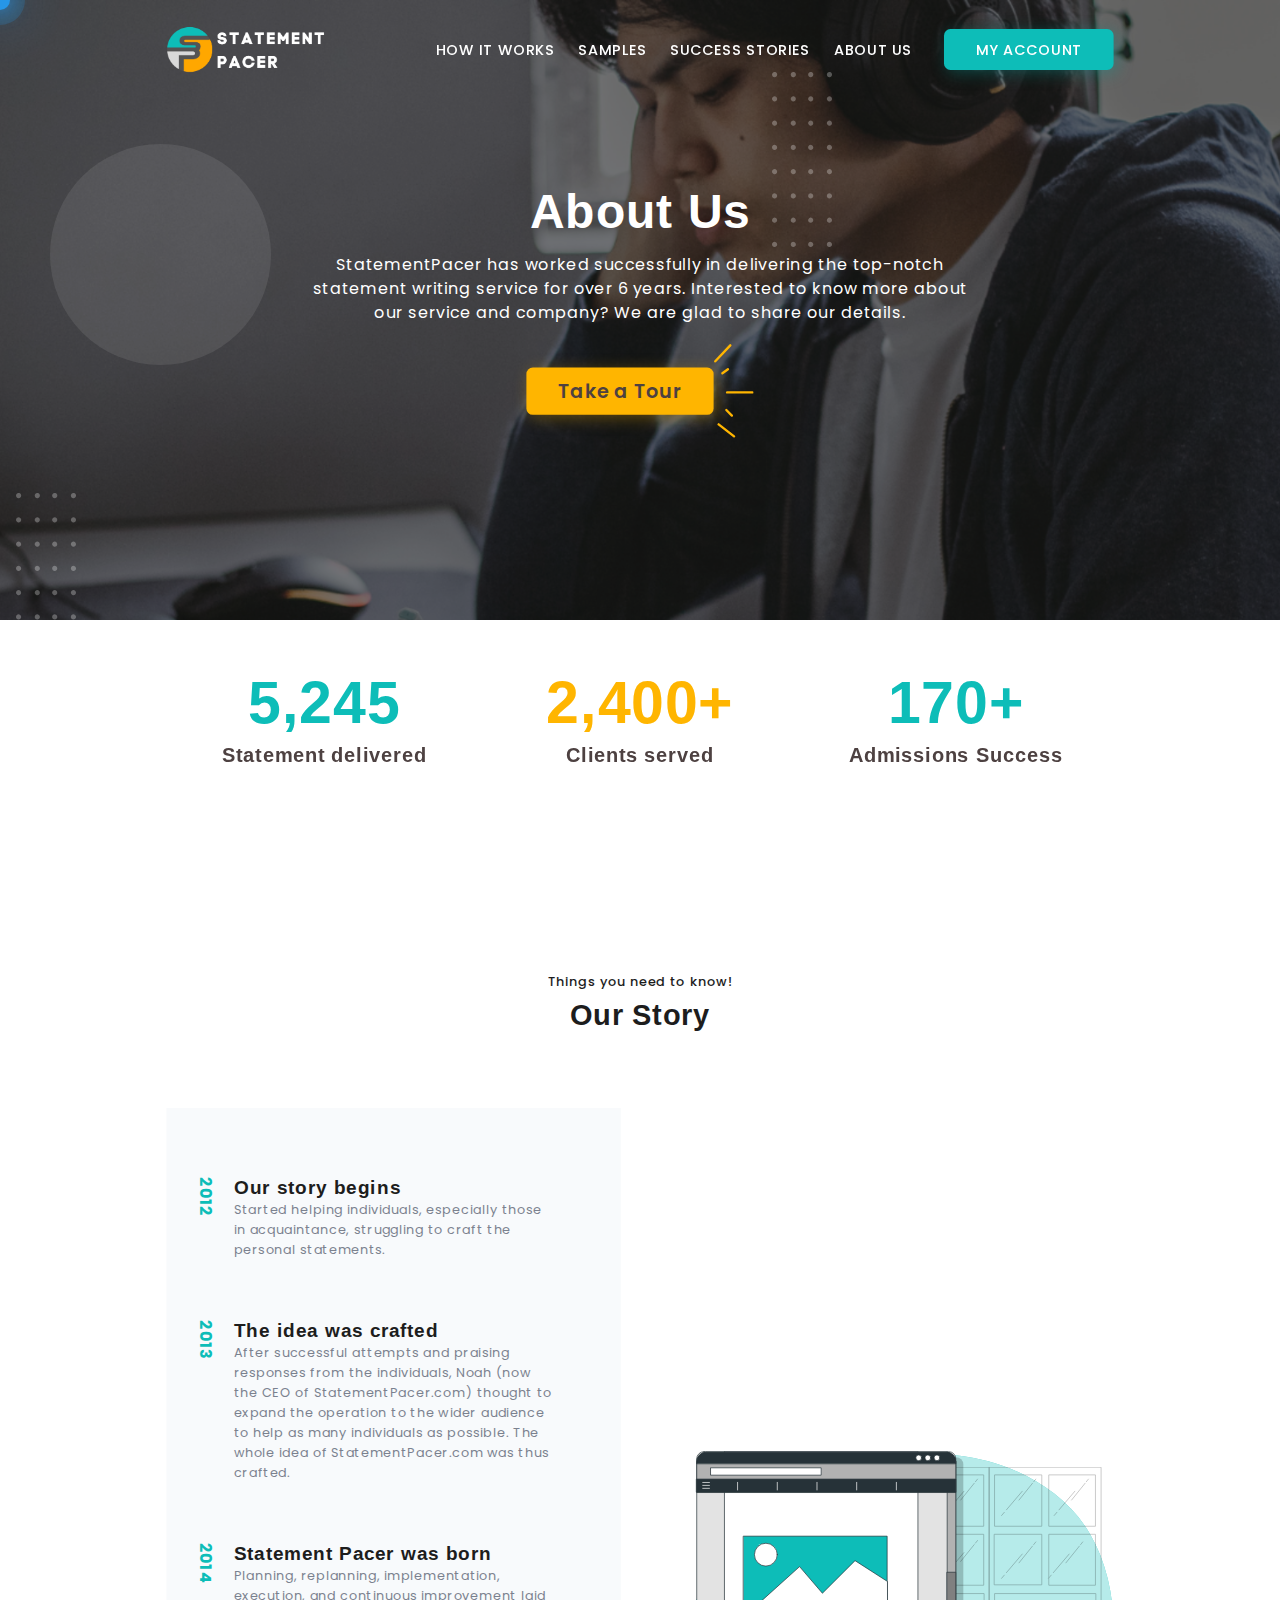
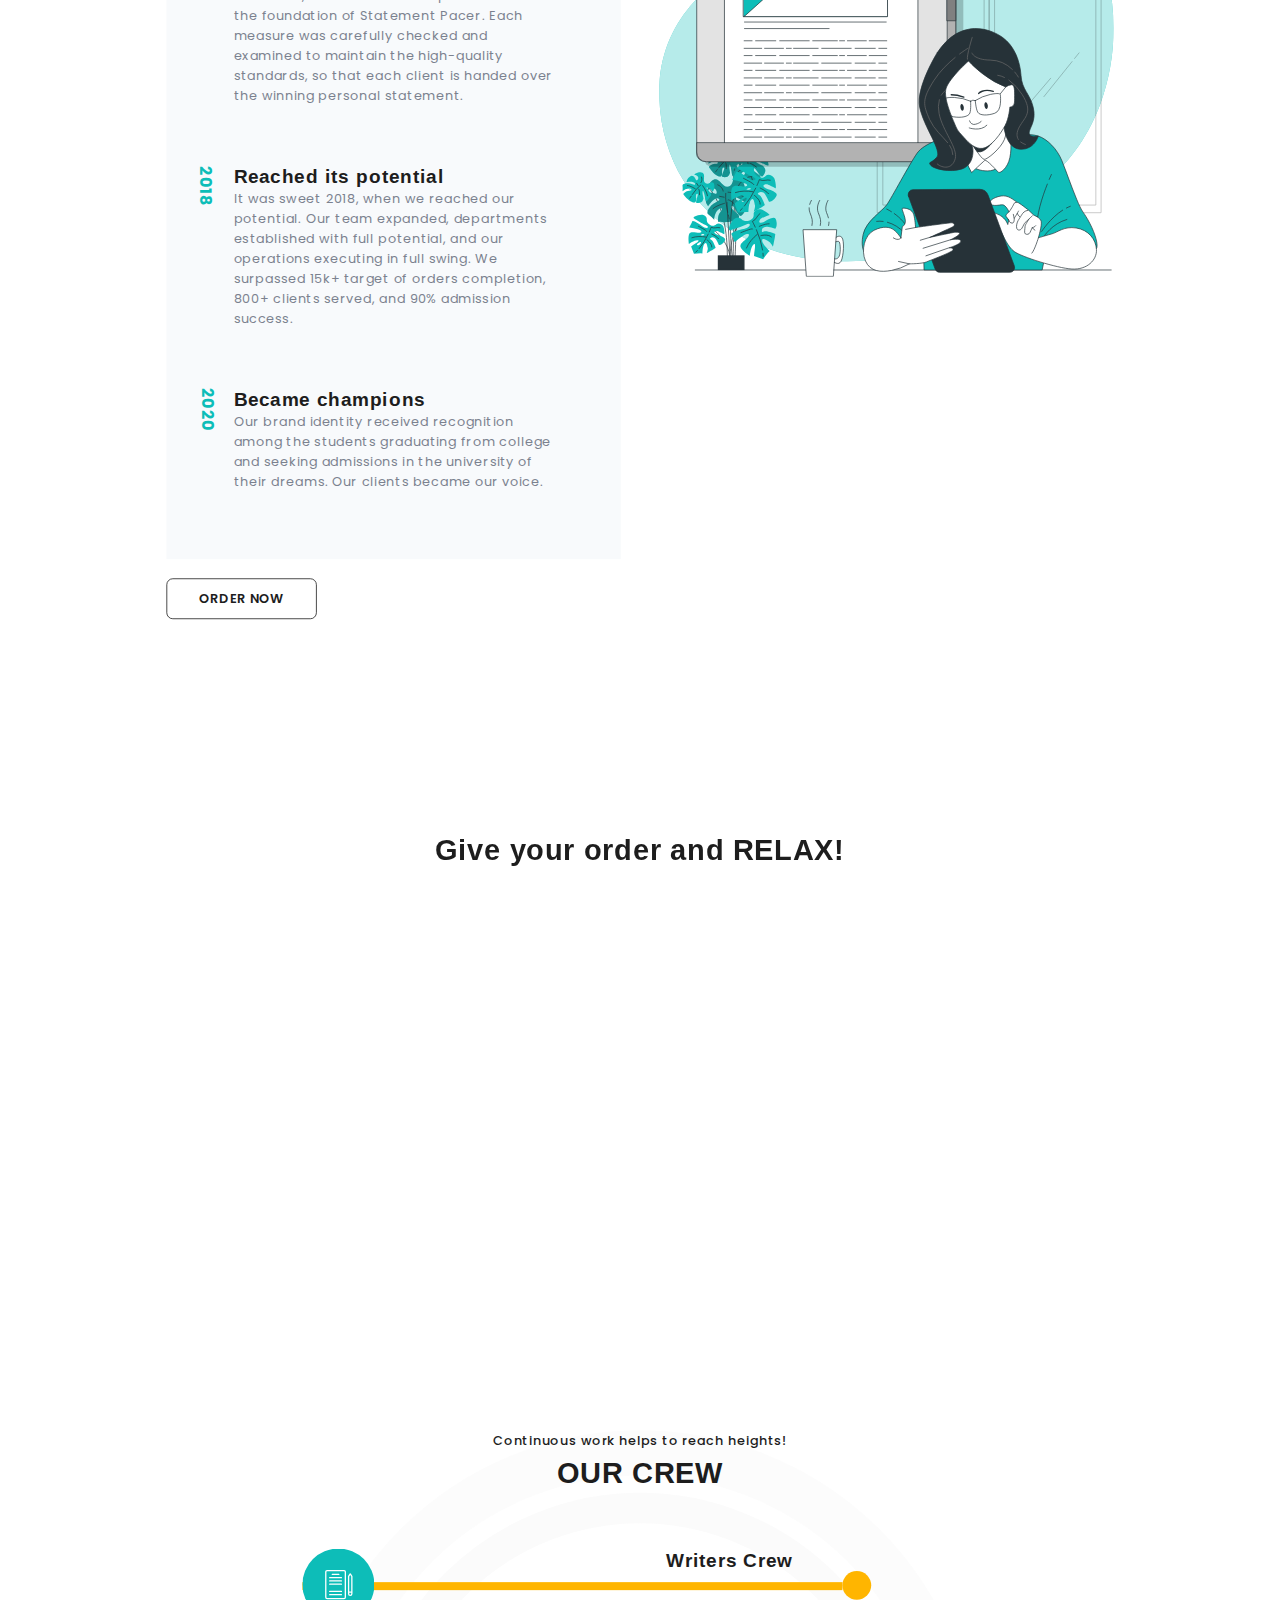
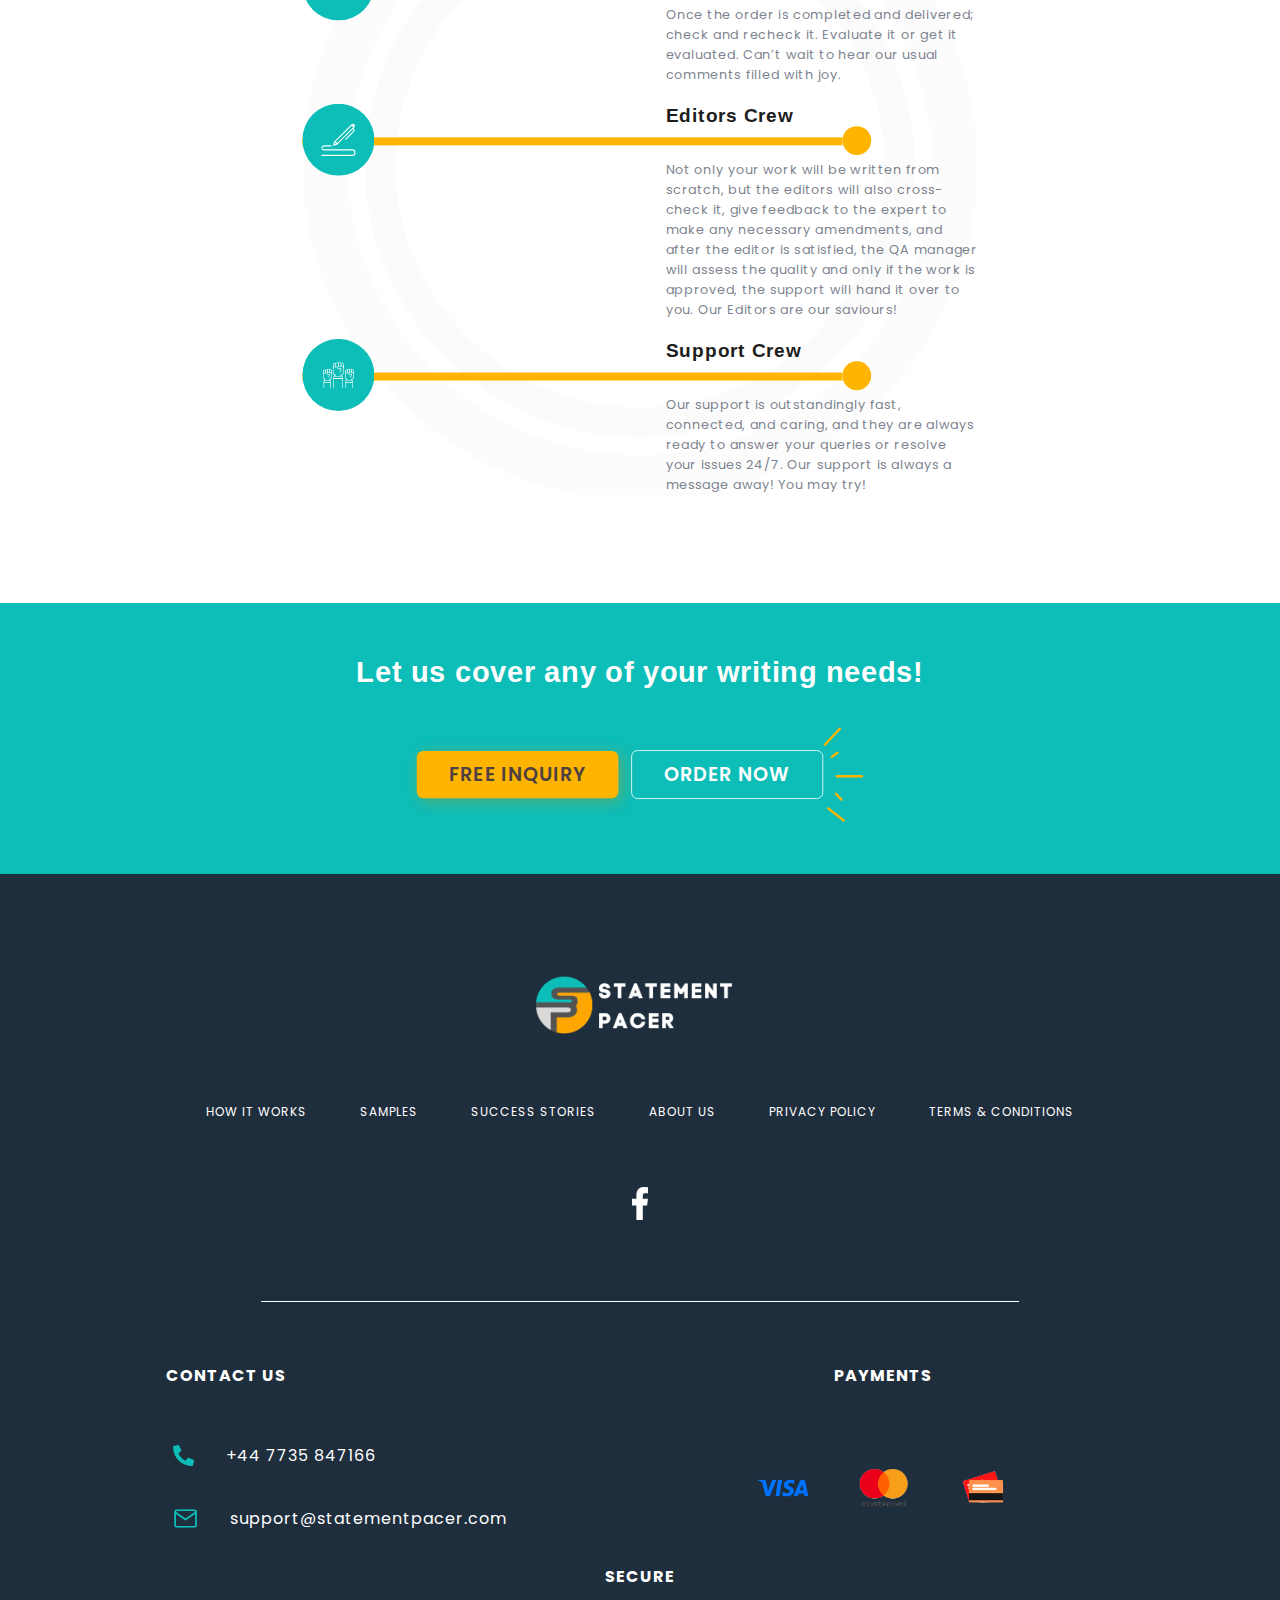
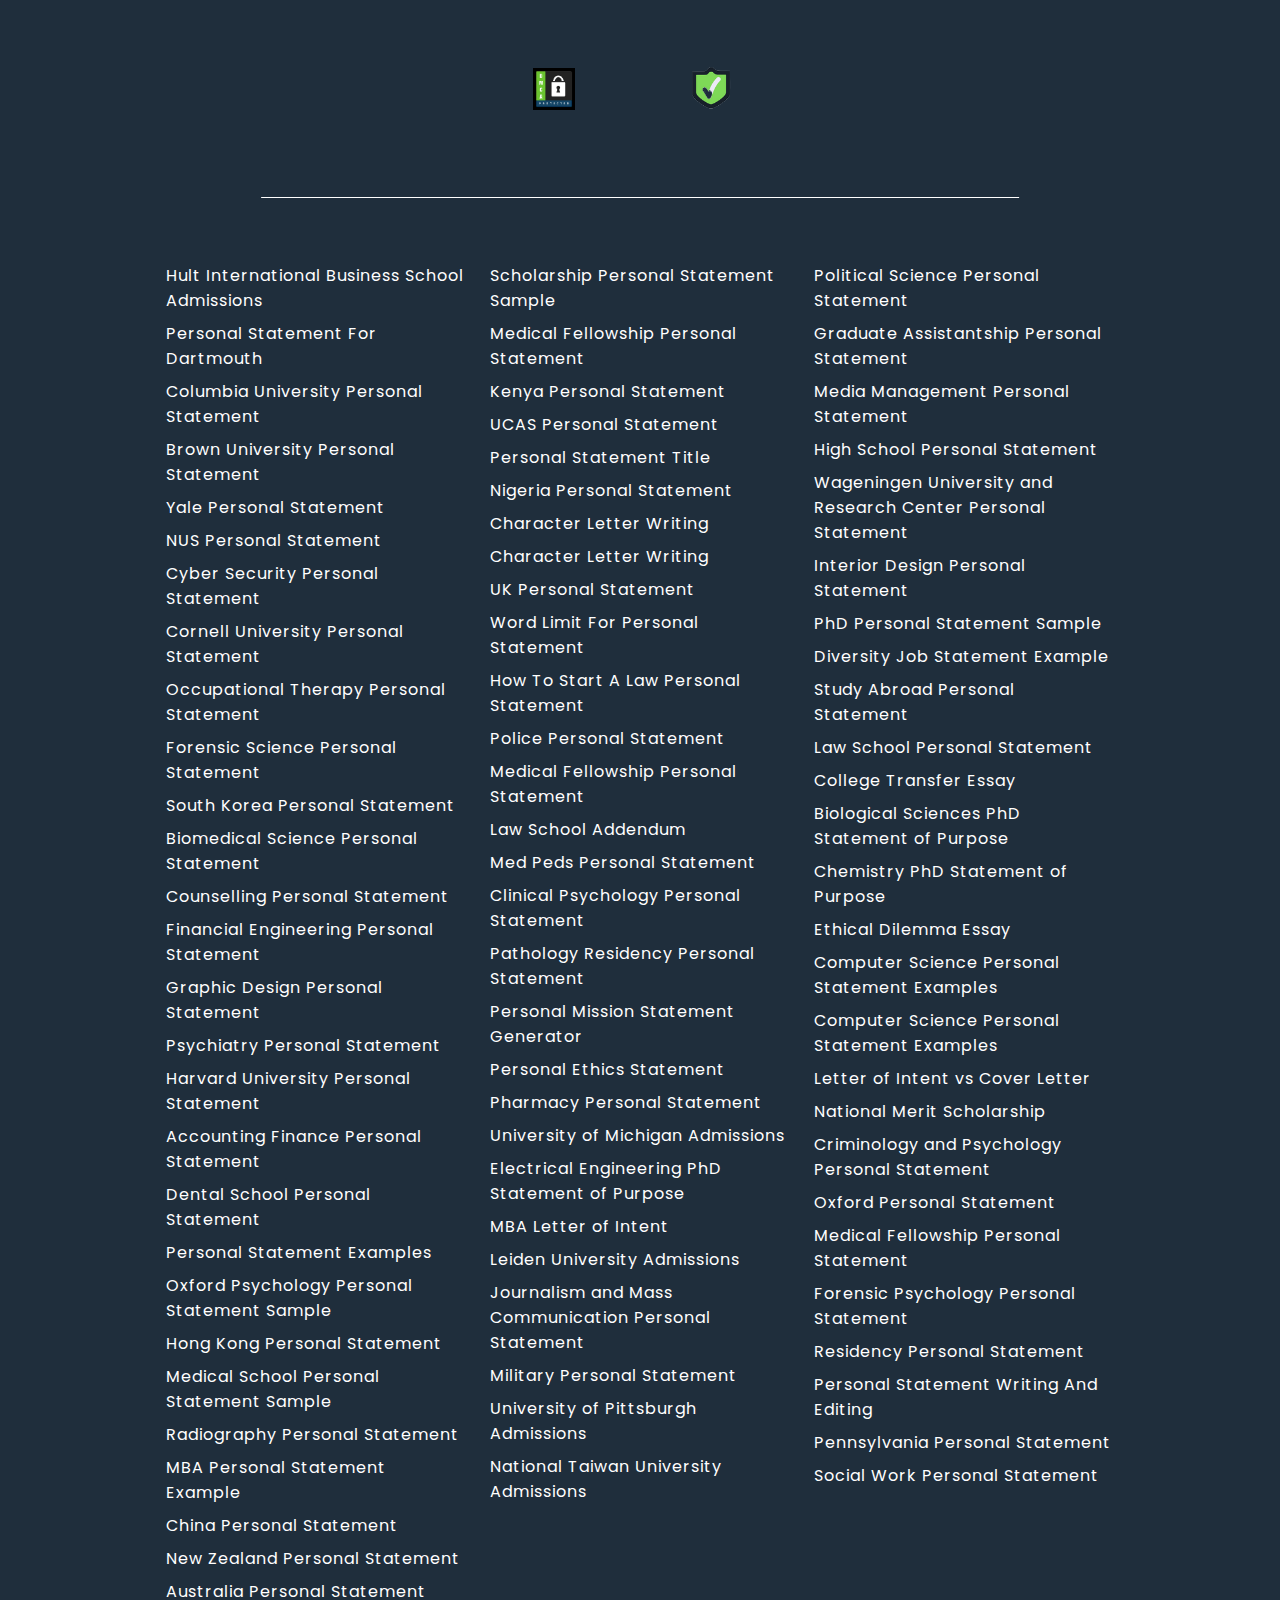
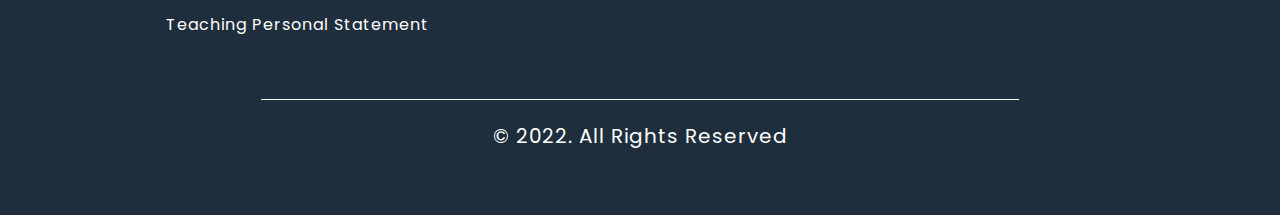
==== about-us.html @ a9765763 "adds messanger and whatsapp widget" ====
<!DOCTYPE html>
<html lang="en">
  <head>
    <meta charset="UTF-8" />
    <meta http-equiv="X-UA-Compatible" content="IE=edge" />
    <meta name="viewport" content="width=device-width, initial-scale=1.0" />

    <link rel="stylesheet" href="./assets/css/aos.css" />

    <link
      rel="shortcut icon"
      href="./assets/img/favicon.png"
      type="image/x-icon"
    />

    <link rel="stylesheet" href="./assets/css/bootstrap-grid.min.css" />
    <link rel="stylesheet" href="./assets/css/bootstrap-utilities.css" />
    <link rel="stylesheet" href="./assets/css/animate.min.css" />
    <link rel="stylesheet" href="./assets/css/swiper-bundle.min.css" />
    <link rel="stylesheet" href="./assets/css/styles.css" />

    <title>About Us | StatementPacer.com</title>

    <!-- Google Tag Manager -->
    <script>
      (function (w, d, s, l, i) {
        w[l] = w[l] || [];
        w[l].push({ "gtm.start": new Date().getTime(), event: "gtm.js" });
        var f = d.getElementsByTagName(s)[0],
          j = d.createElement(s),
          dl = l != "dataLayer" ? "&l=" + l : "";
        j.async = true;
        j.src = "https://www.googletagmanager.com/gtm.js?id=" + i + dl;
        f.parentNode.insertBefore(j, f);
      })(window, document, "script", "dataLayer", "GTM-W23NNVL");
    </script>
    <!-- End Google Tag Manager -->
  </head>
  <body>
    <!-- Google Tag Manager (noscript) -->
    <noscript
      ><iframe
        src="https://www.googletagmanager.com/ns.html?id=GTM-W23NNVL"
        height="0"
        width="0"
        style="display: none; visibility: hidden"
      ></iframe
    ></noscript>
    <!-- End Google Tag Manager (noscript) -->
    <!-- <div id="preloader">
      <div id="loader"></div>
    </div> -->
    <div class="cursor"></div>

    <nav id="navbar">
      <div class="page-container">
        <div class="d-flex justify-content-between">
          <a href="./index.html" class="logo">
            <img src="./assets/img/logo.png" alt="logo" />
            <img class="inverted" src="./assets/img/logo-dark.png" alt="logo" />
          </a>
          <div class="nav">
            <a href="./how-it-works.html">HOW IT WORKS</a>
            <a href="./samples.html">SAMPLES</a>
            <a href="./success-stories.html">SUCCESS STORIES</a>
            <a href="./about-us.html">ABOUT US</a>
            <a class="btn btn-primary" href="#">MY ACCOUNT</a>
          </div>
          <input
            class="menu-icon sm-hide"
            type="checkbox"
            id="menu-icon"
            name="menu-icon"
          />
          <label for="menu-icon" class="sm-hide"></label>
          <nav class="sm-nav sm-hide">
            <ul class="pt-5">
              <li><a href="./how-it-works.html">HOW IT WORKS</a></li>
              <li><a href="./samples.html">SAMPLES</a></li>
              <li><a href="./success-stories.html">SUCCESS STORIES</a></li>
              <li><a href="./about-us.html">ABOUT US</a></li>
              <li><a href="#">MY ACCOUNT</a></li>
            </ul>
          </nav>
        </div>
      </div>
    </nav>

    <main id="main">
      <section id="hero-min">
        <div class="dark-bg"></div>
        <img
          src="./assets/vectors/bg-hero-circle.svg"
          class="circle"
          alt="circle"
        />
        <img
          src="./assets/vectors/bg-hero-dots.svg"
          class="dots dots-1"
          alt="dots-1"
        />
        <img
          src="./assets/vectors/bg-hero-dots.svg"
          class="dots dots-2"
          alt="dots-2"
        />

        <div class="page-container">
          <div class="text">
            <h1>About Us</h1>

            <p>
              StatementPacer has worked successfully in delivering the top-notch
              statement writing service for over 6 years. Interested to know
              more about our service and company? We are glad to share our
              details.
            </p>

            <div class="d-flex align-items-center justify-content-center mt-4">
              <a href="./index.html#guarentees" class="btn btn-accent"
                >Take a Tour</a
              >
              <img src="./assets/vectors/order-btn-right.svg" alt="" />
            </div>
          </div>
        </div>
      </section>

      <section id="features">
        <div class="cards">
          <div class="page-container">
            <div class="container-fluid">
              <div class="row">
                <div class="col-sm-4 my-3 my-sm-0">
                  <div class="card" data-aos="fade-up" data-aos-delay="200">
                    <h2 class="text-blue">5,245</h2>
                    <h3 class="text-dark-1">Statement delivered</h3>
                  </div>
                </div>
                <div class="col-sm-4 my-3 my-sm-0">
                  <div class="card" data-aos="fade-up" data-aos-delay="300">
                    <h2 class="text-orange">2,400+</h2>
                    <h3 class="text-dark-1">Clients served</h3>
                  </div>
                </div>
                <div class="col-sm-4 my-3 my-sm-0">
                  <div class="card" data-aos="fade-up" data-aos-delay="400">
                    <h2 class="text-blue">170+</h2>
                    <h3 class="text-dark-1">Admissions Success</h3>
                  </div>
                </div>
              </div>
            </div>
          </div>
        </div>
      </section>

      <section id="our-story">
        <div class="page-container">
          <div class="text-center">
            <div class="title-sm">Things you need to know!</div>

            <h2>Our Story</h2>
          </div>

          <div class="container-fluid px-0 mt-5 pt-5">
            <div class="row gx-lg-5 flex-lg-row flex-column-reverse">
              <div class="col-lg-6">
                <div class="story-main">
                  <div class="story-item">
                    <div class="year">2012</div>
                    <div>
                      <h3>Our story begins</h3>
                      <p class="text-light-1 op-70">
                        Started helping individuals, especially those in
                        acquaintance, struggling to craft the personal
                        statements.
                      </p>
                    </div>
                  </div>
                  <div class="story-item">
                    <div class="year">2013</div>
                    <div>
                      <h3>The idea was crafted</h3>
                      <p class="text-light-1 op-70">
                        After successful attempts and praising responses from
                        the individuals, Noah (now the CEO of
                        StatementPacer.com) thought to expand the operation to
                        the wider audience to help as many individuals as
                        possible. The whole idea of StatementPacer.com was thus
                        crafted.
                      </p>
                    </div>
                  </div>
                  <div class="story-item">
                    <div class="year">2014</div>
                    <div>
                      <h3>Statement Pacer was born</h3>
                      <p class="text-light-1 op-70">
                        Planning, replanning, implementation, execution, and
                        continuous improvement laid the foundation of Statement
                        Pacer. Each measure was carefully checked and examined
                        to maintain the high-quality standards, so that each
                        client is handed over the winning personal statement.
                      </p>
                    </div>
                  </div>
                  <div class="story-item">
                    <div class="year">2018</div>
                    <div>
                      <h3>Reached its potential</h3>
                      <p class="text-light-1 op-70">
                        It was sweet 2018, when we reached our potential. Our
                        team expanded, departments established with full
                        potential, and our operations executing in full swing.
                        We surpassed 15k+ target of orders completion, 800+
                        clients served, and 90% admission success.
                      </p>
                    </div>
                  </div>
                  <div class="story-item">
                    <div class="year">2020</div>
                    <div>
                      <h3>Became champions</h3>
                      <p class="text-light-1 op-70">
                        Our brand identity received recognition among the
                        students graduating from college and seeking admissions
                        in the university of their dreams. Our clients became
                        our voice.
                      </p>
                    </div>
                  </div>
                </div>

                <div class="mt-4">
                  <button class="btn btn-transparent-dark">ORDER NOW</button>
                </div>
              </div>
              <div class="col-lg-6">
                <div class="h-100 d-flex align-items-center">
                  <img
                    class="w-100 section-img"
                    src="./assets/vectors/our-story-right.svg"
                    alt="our-story-right"
                  />
                </div>
              </div>
            </div>
          </div>
        </div>
      </section>

      <section id="relax">
        <div class="page-container">
          <div class="text-center">
            <h2>Give your order and RELAX!</h2>
          </div>

          <div class="primary-cards" data-aos="fade">
            <img
              class="card-bg left"
              src="./assets/vectors/bg-cards-left.svg"
              alt="cards-left"
            />
            <img
              class="card-bg right"
              src="./assets/vectors/bg-cards-right.svg"
              alt="cards-right"
            />
            <div class="container-fluid px-0">
              <div class="row gy-4">
                <div class="col-lg-4 col-sm-6">
                  <div class="card">
                    <img src="./assets/img/decide.png" alt="decide" />

                    <h3>Decide</h3>

                    <p>
                      Decide your plans, share with us, and place your
                      customized order by providing all the necessary details
                      via our carefully crafted user-friendly order form.
                    </p>
                  </div>
                </div>
                <div class="col-lg-4 col-sm-6">
                  <div class="card">
                    <img src="./assets/img/plan.png" alt="plan" />

                    <h3>Plan</h3>

                    <p>
                      After your order is placed, sit back, relax, and let the
                      support assign the super expert to dispose of all your
                      requirements beyond your expectations and keep track of
                      the progress.
                    </p>
                  </div>
                </div>
                <div class="col-lg-4 col-sm-6">
                  <div class="card">
                    <img src="./assets/img/evaluate.png" alt="evaluate" />

                    <h3>Evaluate</h3>

                    <p>
                      Once the order is completed and delivered; check and
                      recheck it. Evaluate it or get it evaluated. Can’t wait to
                      hear our usual comments filled with joy.
                    </p>
                  </div>
                </div>
              </div>
            </div>
          </div>
        </div>
      </section>

      <section id="crew">
        <div class="page-container">
          <div class="crew-container">
            <div class="text-center">
              <div class="title-sm">
                Continuous work helps to reach heights!
              </div>
              <h2>OUR CREW</h2>
            </div>

            <div class="crew-main">
              <div class="crew-item">
                <div class="img">
                  <img src="./assets/vectors/crew-1.svg" alt="writers" />
                </div>

                <div class="text">
                  <h3>Writers Crew</h3>
                  <p class="text-light-dim">
                    Once the order is completed and delivered; check and recheck
                    it. Evaluate it or get it evaluated. Can’t wait to hear our
                    usual comments filled with joy.
                  </p>
                </div>
              </div>
              <div class="crew-item">
                <div class="img">
                  <img src="./assets/vectors/crew-2.svg" alt="editors" />
                </div>

                <div class="text">
                  <h3>Editors Crew</h3>
                  <p class="text-light-dim">
                    Not only your work will be written from scratch, but the
                    editors will also cross-check it, give feedback to the
                    expert to make any necessary amendments, and after the
                    editor is satisfied, the QA manager will assess the quality
                    and only if the work is approved, the support will hand it
                    over to you. Our Editors are our saviours!
                  </p>
                </div>
              </div>
              <div class="crew-item">
                <div class="img">
                  <img src="./assets/vectors/crew-3.svg" alt="support" />
                </div>

                <div class="text">
                  <h3>Support Crew</h3>
                  <p class="text-light-dim">
                    Our support is outstandingly fast, connected, and caring,
                    and they are always ready to answer your queries or resolve
                    your issues 24/7. Our support is always a message away! You
                    may try!
                  </p>
                </div>
              </div>
            </div>
          </div>
        </div>
      </section>

      <!-- <section id="contact-form">
        <div class="page-container">
          <div class="container-fluid px-0">
            <div class="row gx-lg-5 gy-5">
              <div class="col-lg-6">
                <div class="form">
                  <div class="custom-form-control">
                    <input type="email" placeholder="Email*" />
                  </div>
                  <div class="custom-form-control">
                    <input type="text" placeholder="Subject" />
                  </div>
                  <div class="custom-form-control">
                    <textarea
                      name="message"
                      id="message"
                      cols="30"
                      rows="5"
                      placeholder="Message"
                    ></textarea>
                  </div>

                  <button class="btn btn-transparent-dark">Send Message</button>
                </div>
              </div>
              <div class="col-lg-6">
                <div class="title-sm text-blue">Contact Us</div>
                <h3>Don't hesitate to Contact us for any information</h3>
                <p class="text-light-dim mt-2">
                  Lorem ipsum dolor sit amet, consetetur sadipscing elitr, sed
                  diam nonumy eirmod tempor invidunt ut labore et dolore
                </p>

                <div class="sub-section">
                  <p>Call Us for Immediate support</p>
                  <a href="tel:+92 230 12903821923">
                    <p class="mt-1">+92 230 12903821923</p></a
                  >
                </div>
              </div>
            </div>
          </div>
        </div>
      </section> -->

      <section id="inquiry">
        <div class="page-container text-center">
          <h2>Let us cover any of your writing needs!</h2>
          <div
            class="btns-container d-flex justify-content-center align-items-center mt-5"
          >
            <button class="btn btn-accent me-2">FREE INQUIRY</button>
            <div class="d-flex align-items-center ms-2">
              <button class="btn btn-transparent">ORDER NOW</button>
              <img
                src="./assets/vectors/order-btn-right.svg"
                alt="order-right"
              />
            </div>
          </div>
        </div>
      </section>
    </main>

    <footer id="footer">
      <div class="page-container">
        <div class="footer-nav">
          <a href="./index.html" class="logo">
            <img src="./assets/img/logo.png" alt="logo" />
          </a>

          <div class="nav">
            <a href="./how-it-works.html">HOW IT WORKS</a>
            <a href="./samples.html">SAMPLES</a>
            <a href="./success-stories.html">SUCCESS STORIES</a>
            <a href="./about-us.html">ABOUT US</a>
            <a href="./privacy-policy.html">PRIVACY POLICY</a>
            <a href="./terms-and-conditions.html">TERMS &amp; CONDITIONS</a>
          </div>

          <div class="social">
            <a target="_blank" href="https://www.facebook.com/statementpacer">
              <img src="./assets/vectors/fb-white.svg" alt="fb" />
            </a>
            <!-- <a href="#" class="ms-3">
              <img src="./assets/vectors/insta-white.svg" alt="insta" />
            </a> -->
          </div>
        </div>

        <div class="footer-main">
          <div class="container-fluid px-0">
            <div class="row">
              <div class="col">
                <div class="contact-us">
                  <h4 class="title">CONTACT US</h4>
                  <a href="tel:+44 7735 847166" class="contact-item">
                    <img src="./assets/vectors/phone.svg" alt="phone" />
                    +44 7735 847166
                  </a>
                  <a
                    href="mailto:support@statementpacer.com"
                    class="contact-item"
                  >
                    <img src="./assets/vectors/email.svg" alt="email" />
                    support@statementpacer.com
                  </a>
                </div>
              </div>
              <div class="col">
                <div class="payments">
                  <h4 class="title">PAYMENTS</h4>
                  <div class="imgs">
                    <img width="100" src="./assets/img/visa.png" alt="visa" />
                    <img src="./assets/img/mastercard.png" alt="mastercard" />
                    <img src="./assets/img/credit-card.png" alt="credit-card" />
                  </div>
                </div>
              </div>
              <div class="col">
                <div class="secure">
                  <h4 class="title">SECURE</h4>
                  <div class="imgs">
                    <img
                      width="70"
                      src="./assets/vectors/secure-1.svg"
                      alt="secure"
                    />
                    <img src="./assets/img/secure.png" alt="secure" />
                  </div>
                </div>
              </div>
            </div>
          </div>
        </div>

        <div class="footer-links">
          <div class="container-fluid px-0">
            <div class="row gy-3 gy-md-0">
              <div class="col-md-6 col-lg-4">
                <a href="#">Hult International Business School Admissions</a>
                <a href="#">Personal Statement For Dartmouth</a>
                <a href="#">Columbia University Personal Statement</a>
                <a href="#">Brown University Personal Statement</a>
                <a href="#">Yale Personal Statement</a>
                <a href="#">NUS Personal Statement</a>
                <a href="#">Cyber Security Personal Statement</a>
                <a href="#">Cornell University Personal Statement</a>
                <a href="#">Occupational Therapy Personal Statement</a>
                <a href="#">Forensic Science Personal Statement</a>
                <a href="#">South Korea Personal Statement</a>
                <a href="#">Biomedical Science Personal Statement</a>
                <a href="#">Counselling Personal Statement</a>
                <a href="#">Financial Engineering Personal Statement</a>
                <a href="#">Graphic Design Personal Statement</a>
                <a href="#">Psychiatry Personal Statement</a>
                <a href="#">Harvard University Personal Statement</a>
                <a href="#">Accounting Finance Personal Statement</a>
                <a href="#">Dental School Personal Statement</a>
                <a href="#">Personal Statement Examples</a>
                <a href="#">Oxford Psychology Personal Statement Sample</a>
                <a href="#">Hong Kong Personal Statement</a>
                <a href="#">Medical School Personal Statement Sample</a>
                <a href="#">Radiography Personal Statement</a>
                <a href="#">MBA Personal Statement Example</a>
                <a href="#">China Personal Statement</a>
                <a href="#">New Zealand Personal Statement</a>
                <a href="#">Australia Personal Statement</a>
                <a href="#">Teaching Personal Statement</a>
              </div>
              <div class="col-md-6 col-lg-4">
                <a href="#">Scholarship Personal Statement Sample</a>
                <a href="#">Medical Fellowship Personal Statement</a>
                <a href="#">Kenya Personal Statement</a>
                <a href="#">UCAS Personal Statement</a>
                <a href="#">Personal Statement Title</a>
                <a href="#">Nigeria Personal Statement</a>
                <a href="#">Character Letter Writing</a>
                <a href="#">Character Letter Writing</a>
                <a href="#">UK Personal Statement</a>
                <a href="#">Word Limit For Personal Statement</a>
                <a href="#">How To Start A Law Personal Statement</a>
                <a href="#">Police Personal Statement</a>
                <a href="#">Medical Fellowship Personal Statement</a>
                <a href="#">Law School Addendum</a>
                <a href="#">Med Peds Personal Statement</a>
                <a href="#">Clinical Psychology Personal Statement</a>
                <a href="#">Pathology Residency Personal Statement</a>
                <a href="#">Personal Mission Statement Generator</a>
                <a href="#">Personal Ethics Statement</a>
                <a href="#">Pharmacy Personal Statement</a>
                <a href="#">University of Michigan Admissions</a>
                <a href="#">Electrical Engineering PhD Statement of Purpose</a>
                <a href="#">MBA Letter of Intent</a>
                <a href="#">Leiden University Admissions</a>
                <a href="#"
                  >Journalism and Mass Communication Personal Statement</a
                >
                <a href="#">Military Personal Statement</a>
                <a href="#">University of Pittsburgh Admissions</a>
                <a href="#">National Taiwan University Admissions</a>
              </div>
              <div class="d-lg-none col-3"></div>
              <div class="col-md-6 col-lg-4">
                <a href="#">Political Science Personal Statement</a>
                <a href="#">Graduate Assistantship Personal Statement</a>
                <a href="#">Media Management Personal Statement</a>
                <a href="#">High School Personal Statement</a>
                <a href="#"
                  >Wageningen University and Research Center Personal
                  Statement</a
                >
                <a href="#">Interior Design Personal Statement</a>
                <a href="#">PhD Personal Statement Sample</a>
                <a href="#">Diversity Job Statement Example</a>
                <a href="#">Study Abroad Personal Statement</a>
                <a href="#">Law School Personal Statement</a>
                <a href="#">College Transfer Essay</a>
                <a href="#">Biological Sciences PhD Statement of Purpose</a>
                <a href="#">Chemistry PhD Statement of Purpose</a>
                <a href="#">Ethical Dilemma Essay</a>
                <a href="#">Computer Science Personal Statement Examples</a>
                <a href="#">Computer Science Personal Statement Examples</a>
                <a href="#">Letter of Intent vs Cover Letter</a>
                <a href="#">National Merit Scholarship</a>
                <a href="#">Criminology and Psychology Personal Statement</a>
                <a href="#">Oxford Personal Statement</a>
                <a href="#">Medical Fellowship Personal Statement</a>
                <a href="#">Forensic Psychology Personal Statement</a>
                <a href="#">Residency Personal Statement</a>
                <a href="#">Personal Statement Writing And Editing</a>
                <a href="#">Pennsylvania Personal Statement</a>
                <a href="#">Social Work Personal Statement</a>
              </div>
              <div class="col-md-0 col-2"></div>
            </div>
          </div>
        </div>

        <div class="footer-copyright">&copy; 2022. All Rights Reserved</div>
      </div>
    </footer>

    <script src="./assets/js/jquery.min.js"></script>

    <script src="./assets/js/whatsapp.js"></script>
    <script src="./assets/js/aos.js"></script>
    <script src="./assets/js/app.js"></script>
  </body>
</html>
---- assets/css/styles.css ----
@import url("https://fonts.googleapis.com/css2?family=Poppins:ital,wght@0,100;0,200;0,300;0,400;0,500;0,600;0,700;0,800;0,900;1,100;1,200;1,300;1,400;1,500;1,600;1,700;1,800;1,900&display=swap");
@import url("https://fonts.googleapis.com/css2?family=Arimo:ital,wght@0,400;0,500;0,600;0,700;1,400;1,500;1,600;1,700&display=swap");
@import url("https://fonts.googleapis.com/css2?family=Kaushan+Script&display=swap");
.text-light-dim {
  opacity: 0.7;
  color: #474f62;
}

@media screen and (max-width: 991px) {
  #why-us, #how-it-works, #benefits, #discount, #special, #get-admission, #services, #identity, #faqs, #guarentees, #tips, #footer, #our-story, #relax, #crew, #contact-form, #inquiry, #more-info, #privacy-policy, #praisers, #satisfied-clients {
    padding-top: 60px;
    padding-bottom: 60px;
  }
}

@media screen and (max-width: 991px) {
  .section-img, #how-it-works .order-complete, #services .girl-img {
    max-width: 550px;
    margin-left: auto;
    margin-right: auto;
  }
}

:root {
  --swiper-theme-color: $color1;
}

::-webkit-scrollbar {
  width: 8px;
}

/* Track */
::-webkit-scrollbar-track {
  background: #f1f1f1;
}

/* Handle */
::-webkit-scrollbar-thumb {
  background: #0dbdb8;
}

/* Handle on hover */
::-webkit-scrollbar-thumb:hover {
  background: #555;
}

body {
  overflow-x: hidden;
}

.cursor {
  pointer-events: none;
  z-index: 999;
  position: absolute;
  background: #2696e8;
  width: 20px;
  height: 20px;
  border-radius: 50%;
  pointer-events: none;
  -webkit-box-shadow: 0 0 20px #2696e8, 0 0 60px #2696e8, 0 0 100px #2696e8;
          box-shadow: 0 0 20px #2696e8, 0 0 60px #2696e8, 0 0 100px #2696e8;
  -webkit-animation: colors 5s infinite;
          animation: colors 5s infinite;
  -webkit-transform: translate(-50%, -50%);
          transform: translate(-50%, -50%);
}

@media screen and (max-width: 767px) {
  .cursor {
    display: none !important;
  }
}

@-webkit-keyframes colors {
  0% {
    -webkit-filter: hue-rotate(0deg);
            filter: hue-rotate(0deg);
  }
  100% {
    -webkit-filter: hue-rotate(360deg);
            filter: hue-rotate(360deg);
  }
}

@keyframes colors {
  0% {
    -webkit-filter: hue-rotate(0deg);
            filter: hue-rotate(0deg);
  }
  100% {
    -webkit-filter: hue-rotate(360deg);
            filter: hue-rotate(360deg);
  }
}

.cursor:before {
  content: "";
  position: absolute;
  background: #2696e8;
  width: 50px;
  height: 50px;
  opacity: 0.2;
  -webkit-transform: translate(-30%, -30%);
          transform: translate(-30%, -30%);
  border-radius: 50%;
}

#preloader {
  position: fixed;
  top: 0;
  left: 0;
  width: 100%;
  height: 100%;
  background: #fff;
  z-index: 6;
}

#loader {
  display: block;
  position: relative;
  left: 50%;
  top: 50%;
  width: 150px;
  height: 150px;
  margin: -75px 0 0 -75px;
  border-radius: 50%;
  border: 3px solid transparent;
  border-top-color: #0a9792;
  -webkit-animation: spin 2s linear infinite;
  animation: spin 2s linear infinite;
}

#loader:before {
  content: "";
  position: absolute;
  top: 5px;
  left: 5px;
  right: 5px;
  bottom: 5px;
  border-radius: 50%;
  border: 3px solid transparent;
  border-top-color: #ffb500;
  -webkit-animation: spin 3s linear infinite;
  animation: spin 3s linear infinite;
}

#loader:after {
  content: "";
  position: absolute;
  top: 15px;
  left: 15px;
  right: 15px;
  bottom: 15px;
  border-radius: 50%;
  border: 3px solid transparent;
  border-top-color: #0dbdb8;
  -webkit-animation: spin 1.5s linear infinite;
  animation: spin 1.5s linear infinite;
}

@-webkit-keyframes spin {
  0% {
    -webkit-transform: rotate(0deg);
    transform: rotate(0deg);
  }
  100% {
    -webkit-transform: rotate(360deg);
    transform: rotate(360deg);
  }
}

@keyframes spin {
  0% {
    -webkit-transform: rotate(0deg);
    transform: rotate(0deg);
  }
  100% {
    -webkit-transform: rotate(360deg);
    transform: rotate(360deg);
  }
}

h1,
h2,
h3 {
  font-family: "Arimo", sans-serif;
}

h1 *:not(strong),
h2 *:not(strong),
h3 *:not(strong) {
  font-size: inherit;
  font-family: inherit;
}

h2 {
  font-size: 36px;
  line-height: 1.15;
}

@media screen and (max-width: 575px) {
  h2 {
    font-size: 32px;
    text-align: center;
  }
}

h3 {
  font-size: 24px;
}

p {
  font-size: 16px;
}

select:focus,
input:focus,
textarea:focus {
  outline: none;
}

textarea {
  resize: none;
}

select {
  -moz-appearance: none;
  /* Firefox */
  -webkit-appearance: none;
  /* Safari and Chrome */
  appearance: none;
  background: transparent;
  background-image: url("../vectors/select-arrow.svg");
  background-repeat: no-repeat;
  background-position-x: 95%;
  background-position-y: 26px;
  background-size: 16px;
}

.fw-200 {
  font-weight: 200 !important;
}

.fw-300 {
  font-weight: 300 !important;
}

.fw-400 {
  font-weight: 400 !important;
}

.fw-500 {
  font-weight: 500 !important;
}

.fw-600 {
  font-weight: 600 !important;
}

.fw-700 {
  font-weight: 700 !important;
}

.fw-800 {
  font-weight: 800 !important;
}

.fw-900 {
  font-weight: 900 !important;
}

.title-sm {
  font-weight: 500;
  margin-bottom: 0.5rem;
}

.text-white * {
  color: #fff;
}

.text-blue {
  color: #0dbdb8;
}

.text-orange {
  color: #ffb500;
}

.text-dark-1 {
  color: #4d4141;
}

.text-light-1 {
  color: #474f62;
}

.op-70 {
  opacity: 0.7;
}

.c-btn {
  background-color: transparent;
  border: none;
}

.btn {
  border: none;
  padding: 12px 40px;
  cursor: pointer;
  border-radius: 8px;
  font-weight: 600;
  -webkit-transition: 0.4s ease;
  transition: 0.4s ease;
}

@media screen and (min-width: 768px) {
  .btn:hover {
    -webkit-transform: translateY(-7px);
            transform: translateY(-7px);
  }
}

@media screen and (max-width: 575px) {
  .btn {
    padding-left: 20px;
    padding-right: 20px;
  }
}

.btn.btn-primary {
  background: #0dbdb8;
  color: #fff !important;
  -webkit-box-shadow: 4px 4px 20px rgba(10, 151, 146, 0.4);
          box-shadow: 4px 4px 20px rgba(10, 151, 146, 0.4);
}

.btn.btn-primary:hover {
  background: #0a9792;
}

.btn.btn-accent {
  background: #ffb500;
  color: #4d4141 !important;
  -webkit-box-shadow: 4px 4px 20px rgba(204, 148, 6, 0.4);
          box-shadow: 4px 4px 20px rgba(204, 148, 6, 0.4);
}

.btn.btn-accent:hover {
  background: #cc9406;
}

.btn.btn-transparent {
  background: transparent;
  border: 1px solid #fff;
  color: #fff !important;
}

.btn.btn-transparent-dark {
  background: transparent;
  border: 1px solid #1d1d1d;
  color: #1d1d1d !important;
}

.badge.badge-accent {
  color: #4d4141 !important;
  background: #ffb500;
  font-size: 30px;
  font-weight: 600;
  border-radius: 8px;
  padding: 4px 30px;
  display: inline-block;
  font-weight: 600;
}

@media screen and (max-width: 1450px) {
  .badge.badge-accent {
    font-size: 20px;
  }
}

.custom-list .custom-list-item {
  position: relative;
  padding: 10px;
  padding-left: 50px;
}

.custom-list .custom-list-item::before {
  width: 24px;
  height: 26.5px;
  content: url("../vectors/feature-list-item.svg");
  position: absolute;
  top: 14px;
  left: 0;
}

@media screen and (max-width: 1450px) {
  .custom-list .custom-list-item::before {
    width: 24px;
    height: 26.5px;
  }
}

.section-center {
  position: absolute;
  top: 50%;
  left: 0;
  display: block;
  width: 100%;
  padding: 0;
  margin: 0;
  z-index: 6;
  text-align: center;
  -webkit-transform: translateY(-50%);
          transform: translateY(-50%);
}

[type="checkbox"]:checked,
[type="checkbox"]:not(:checked) {
  position: absolute;
  left: -9999px;
}

.menu-icon:checked + label,
.menu-icon:not(:checked) + label {
  position: fixed;
  top: 43px;
  right: 75px;
  display: block;
  width: 30px;
  height: 30px;
  padding: 0;
  margin: 0;
  cursor: pointer;
  z-index: 10;
}

.menu-icon:checked + label:before,
.menu-icon:not(:checked) + label:before {
  position: absolute;
  content: "";
  display: block;
  width: 30px;
  height: 20px;
  z-index: 20;
  top: 0;
  left: 0;
  border-top: 2px solid #ececee;
  border-bottom: 2px solid #ececee;
  -webkit-transition: border-width 100ms 1500ms ease, top 100ms 1600ms cubic-bezier(0.23, 1, 0.32, 1), height 100ms 1600ms cubic-bezier(0.23, 1, 0.32, 1), background-color 200ms ease, -webkit-transform 200ms cubic-bezier(0.23, 1, 0.32, 1);
  transition: border-width 100ms 1500ms ease, top 100ms 1600ms cubic-bezier(0.23, 1, 0.32, 1), height 100ms 1600ms cubic-bezier(0.23, 1, 0.32, 1), background-color 200ms ease, -webkit-transform 200ms cubic-bezier(0.23, 1, 0.32, 1);
  transition: border-width 100ms 1500ms ease, top 100ms 1600ms cubic-bezier(0.23, 1, 0.32, 1), height 100ms 1600ms cubic-bezier(0.23, 1, 0.32, 1), background-color 200ms ease, transform 200ms cubic-bezier(0.23, 1, 0.32, 1);
  transition: border-width 100ms 1500ms ease, top 100ms 1600ms cubic-bezier(0.23, 1, 0.32, 1), height 100ms 1600ms cubic-bezier(0.23, 1, 0.32, 1), background-color 200ms ease, transform 200ms cubic-bezier(0.23, 1, 0.32, 1), -webkit-transform 200ms cubic-bezier(0.23, 1, 0.32, 1);
}

.menu-icon:checked + label:after,
.menu-icon:not(:checked) + label:after {
  position: absolute;
  content: "";
  display: block;
  width: 22px;
  height: 2px;
  z-index: 20;
  top: 10px;
  right: 4px;
  background-color: #ececee;
  margin-top: -1px;
  -webkit-transition: width 100ms 1750ms ease, right 100ms 1750ms ease, margin-top 100ms ease, -webkit-transform 200ms cubic-bezier(0.23, 1, 0.32, 1);
  transition: width 100ms 1750ms ease, right 100ms 1750ms ease, margin-top 100ms ease, -webkit-transform 200ms cubic-bezier(0.23, 1, 0.32, 1);
  transition: width 100ms 1750ms ease, right 100ms 1750ms ease, margin-top 100ms ease, transform 200ms cubic-bezier(0.23, 1, 0.32, 1);
  transition: width 100ms 1750ms ease, right 100ms 1750ms ease, margin-top 100ms ease, transform 200ms cubic-bezier(0.23, 1, 0.32, 1), -webkit-transform 200ms cubic-bezier(0.23, 1, 0.32, 1);
}

.menu-icon:checked + label:before {
  top: 10px;
  -webkit-transform: rotate(45deg);
          transform: rotate(45deg);
  height: 2px;
  background-color: #ececee;
  border-width: 0;
  -webkit-transition: border-width 100ms 340ms ease, top 100ms 300ms cubic-bezier(0.23, 1, 0.32, 1), height 100ms 300ms cubic-bezier(0.23, 1, 0.32, 1), background-color 200ms 500ms ease, -webkit-transform 200ms 1700ms cubic-bezier(0.23, 1, 0.32, 1);
  transition: border-width 100ms 340ms ease, top 100ms 300ms cubic-bezier(0.23, 1, 0.32, 1), height 100ms 300ms cubic-bezier(0.23, 1, 0.32, 1), background-color 200ms 500ms ease, -webkit-transform 200ms 1700ms cubic-bezier(0.23, 1, 0.32, 1);
  transition: border-width 100ms 340ms ease, top 100ms 300ms cubic-bezier(0.23, 1, 0.32, 1), height 100ms 300ms cubic-bezier(0.23, 1, 0.32, 1), background-color 200ms 500ms ease, transform 200ms 1700ms cubic-bezier(0.23, 1, 0.32, 1);
  transition: border-width 100ms 340ms ease, top 100ms 300ms cubic-bezier(0.23, 1, 0.32, 1), height 100ms 300ms cubic-bezier(0.23, 1, 0.32, 1), background-color 200ms 500ms ease, transform 200ms 1700ms cubic-bezier(0.23, 1, 0.32, 1), -webkit-transform 200ms 1700ms cubic-bezier(0.23, 1, 0.32, 1);
}

.menu-icon:checked + label:after {
  width: 30px;
  margin-top: 0;
  right: 0;
  -webkit-transform: rotate(-45deg);
          transform: rotate(-45deg);
  -webkit-transition: width 100ms ease, right 100ms ease, margin-top 100ms 500ms ease, -webkit-transform 200ms 1700ms cubic-bezier(0.23, 1, 0.32, 1);
  transition: width 100ms ease, right 100ms ease, margin-top 100ms 500ms ease, -webkit-transform 200ms 1700ms cubic-bezier(0.23, 1, 0.32, 1);
  transition: width 100ms ease, right 100ms ease, margin-top 100ms 500ms ease, transform 200ms 1700ms cubic-bezier(0.23, 1, 0.32, 1);
  transition: width 100ms ease, right 100ms ease, margin-top 100ms 500ms ease, transform 200ms 1700ms cubic-bezier(0.23, 1, 0.32, 1), -webkit-transform 200ms 1700ms cubic-bezier(0.23, 1, 0.32, 1);
}

.sm-nav {
  position: fixed;
  top: 13px;
  right: 50px;
  display: block;
  width: 80px;
  height: 80px;
  padding: 0;
  margin: 0;
  z-index: 9;
  overflow: hidden;
  -webkit-box-shadow: 0 8px 30px 0 rgba(0, 0, 0, 0.3);
          box-shadow: 0 8px 30px 0 rgba(0, 0, 0, 0.3);
  background-color: #0dbdb8;
  -webkit-animation: border-transform 7s linear infinite;
          animation: border-transform 7s linear infinite;
  -webkit-transition: top 350ms 1100ms cubic-bezier(0.23, 1, 0.32, 1), right 350ms 1100ms cubic-bezier(0.23, 1, 0.32, 1), width 650ms 400ms cubic-bezier(0.23, 1, 0.32, 1), height 650ms 400ms cubic-bezier(0.23, 1, 0.32, 1), -webkit-transform 250ms 1100ms ease;
  transition: top 350ms 1100ms cubic-bezier(0.23, 1, 0.32, 1), right 350ms 1100ms cubic-bezier(0.23, 1, 0.32, 1), width 650ms 400ms cubic-bezier(0.23, 1, 0.32, 1), height 650ms 400ms cubic-bezier(0.23, 1, 0.32, 1), -webkit-transform 250ms 1100ms ease;
  transition: top 350ms 1100ms cubic-bezier(0.23, 1, 0.32, 1), right 350ms 1100ms cubic-bezier(0.23, 1, 0.32, 1), transform 250ms 1100ms ease, width 650ms 400ms cubic-bezier(0.23, 1, 0.32, 1), height 650ms 400ms cubic-bezier(0.23, 1, 0.32, 1);
  transition: top 350ms 1100ms cubic-bezier(0.23, 1, 0.32, 1), right 350ms 1100ms cubic-bezier(0.23, 1, 0.32, 1), transform 250ms 1100ms ease, width 650ms 400ms cubic-bezier(0.23, 1, 0.32, 1), height 650ms 400ms cubic-bezier(0.23, 1, 0.32, 1), -webkit-transform 250ms 1100ms ease;
}

@media screen and (max-width: 768px) {
  .sm-nav {
    width: 60px;
    height: 60px;
  }
}

@media screen and (max-width: 767px) {
  .sm-nav {
    top: 20px;
  }
}

@-webkit-keyframes border-transform {
  0%,
  100% {
    border-radius: 63% 37% 54% 46% / 55% 48% 52% 45%;
  }
  14% {
    border-radius: 40% 60% 54% 46% / 49% 60% 40% 51%;
  }
  28% {
    border-radius: 54% 46% 38% 62% / 49% 70% 30% 51%;
  }
  42% {
    border-radius: 61% 39% 55% 45% / 61% 38% 62% 39%;
  }
  56% {
    border-radius: 61% 39% 67% 33% / 70% 50% 50% 30%;
  }
  70% {
    border-radius: 50% 50% 34% 66% / 56% 68% 32% 44%;
  }
  84% {
    border-radius: 46% 54% 50% 50% / 35% 61% 39% 65%;
  }
}

@keyframes border-transform {
  0%,
  100% {
    border-radius: 63% 37% 54% 46% / 55% 48% 52% 45%;
  }
  14% {
    border-radius: 40% 60% 54% 46% / 49% 60% 40% 51%;
  }
  28% {
    border-radius: 54% 46% 38% 62% / 49% 70% 30% 51%;
  }
  42% {
    border-radius: 61% 39% 55% 45% / 61% 38% 62% 39%;
  }
  56% {
    border-radius: 61% 39% 67% 33% / 70% 50% 50% 30%;
  }
  70% {
    border-radius: 50% 50% 34% 66% / 56% 68% 32% 44%;
  }
  84% {
    border-radius: 46% 54% 50% 50% / 35% 61% 39% 65%;
  }
}

.menu-icon:checked ~ .sm-nav {
  -webkit-animation-play-state: paused;
          animation-play-state: paused;
  top: 50%;
  right: 50%;
  -webkit-transform: translate(50%, -50%);
          transform: translate(50%, -50%);
  width: 200%;
  height: 200%;
  -webkit-transition: top 350ms 700ms cubic-bezier(0.23, 1, 0.32, 1), right 350ms 700ms cubic-bezier(0.23, 1, 0.32, 1), width 750ms 1000ms cubic-bezier(0.23, 1, 0.32, 1), height 750ms 1000ms cubic-bezier(0.23, 1, 0.32, 1), -webkit-transform 250ms 700ms ease;
  transition: top 350ms 700ms cubic-bezier(0.23, 1, 0.32, 1), right 350ms 700ms cubic-bezier(0.23, 1, 0.32, 1), width 750ms 1000ms cubic-bezier(0.23, 1, 0.32, 1), height 750ms 1000ms cubic-bezier(0.23, 1, 0.32, 1), -webkit-transform 250ms 700ms ease;
  transition: top 350ms 700ms cubic-bezier(0.23, 1, 0.32, 1), right 350ms 700ms cubic-bezier(0.23, 1, 0.32, 1), transform 250ms 700ms ease, width 750ms 1000ms cubic-bezier(0.23, 1, 0.32, 1), height 750ms 1000ms cubic-bezier(0.23, 1, 0.32, 1);
  transition: top 350ms 700ms cubic-bezier(0.23, 1, 0.32, 1), right 350ms 700ms cubic-bezier(0.23, 1, 0.32, 1), transform 250ms 700ms ease, width 750ms 1000ms cubic-bezier(0.23, 1, 0.32, 1), height 750ms 1000ms cubic-bezier(0.23, 1, 0.32, 1), -webkit-transform 250ms 700ms ease;
}

.sm-nav ul {
  position: absolute;
  top: 50%;
  left: 0;
  display: block;
  width: 100%;
  padding: 0;
  margin: 0;
  z-index: 6;
  text-align: center;
  -webkit-transform: translateY(-50%);
          transform: translateY(-50%);
  list-style: none;
}

.sm-nav ul li {
  position: relative;
  display: block;
  width: 100%;
  padding: 0;
  margin: 10px 0;
  text-align: center;
  list-style: none;
  pointer-events: none;
  opacity: 0;
  visibility: hidden;
  -webkit-transform: translateY(30px);
          transform: translateY(30px);
  -webkit-transition: all 250ms linear;
  transition: all 250ms linear;
}

.sm-nav ul li:nth-child(1) {
  -webkit-transition-delay: 300ms;
          transition-delay: 300ms;
}

.sm-nav ul li:nth-child(2) {
  -webkit-transition-delay: 250ms;
          transition-delay: 250ms;
}

.sm-nav ul li:nth-child(3) {
  -webkit-transition-delay: 200ms;
          transition-delay: 200ms;
}

.sm-nav ul li:nth-child(4) {
  -webkit-transition-delay: 150ms;
          transition-delay: 150ms;
}

.sm-nav ul li:nth-child(5) {
  -webkit-transition-delay: 100ms;
          transition-delay: 100ms;
}

.sm-nav ul li:nth-child(6) {
  -webkit-transition-delay: 50ms;
          transition-delay: 50ms;
}

.sm-nav ul li a {
  font-family: "Montserrat", sans-serif;
  font-size: 9vh;
  text-transform: uppercase;
  line-height: 1.2;
  font-weight: 800;
  display: inline-block;
  position: relative;
  color: #ececee !important;
  -webkit-transition: all 250ms linear;
  transition: all 250ms linear;
}

.sm-nav ul li a:hover {
  text-decoration: none;
  color: #ffeba7;
}

.sm-nav ul li a:after {
  display: block;
  position: absolute;
  top: 50%;
  content: "";
  height: 2vh;
  margin-top: -1vh;
  width: 0;
  left: 0;
  background-color: #0dbdb8;
  opacity: 0.8;
  -webkit-transition: width 250ms linear;
  transition: width 250ms linear;
}

.sm-nav ul li a:hover:after {
  width: 100%;
}

.menu-icon:checked ~ .sm-nav ul li {
  pointer-events: auto;
  visibility: visible;
  opacity: 1;
  -webkit-transform: translateY(0);
          transform: translateY(0);
  -webkit-transition: opacity 350ms ease, -webkit-transform 250ms ease;
  transition: opacity 350ms ease, -webkit-transform 250ms ease;
  transition: opacity 350ms ease, transform 250ms ease;
  transition: opacity 350ms ease, transform 250ms ease, -webkit-transform 250ms ease;
}

.menu-icon:checked ~ .sm-nav ul li:nth-child(1) {
  -webkit-transition-delay: 1400ms;
          transition-delay: 1400ms;
}

.menu-icon:checked ~ .sm-nav ul li:nth-child(2) {
  -webkit-transition-delay: 1480ms;
          transition-delay: 1480ms;
}

.menu-icon:checked ~ .sm-nav ul li:nth-child(3) {
  -webkit-transition-delay: 1560ms;
          transition-delay: 1560ms;
}

.menu-icon:checked ~ .sm-nav ul li:nth-child(4) {
  -webkit-transition-delay: 1640ms;
          transition-delay: 1640ms;
}

.menu-icon:checked ~ .sm-nav ul li:nth-child(5) {
  -webkit-transition-delay: 1720ms;
          transition-delay: 1720ms;
}

.menu-icon:checked ~ .sm-nav ul li:nth-child(6) {
  -webkit-transition-delay: 1800ms;
          transition-delay: 1800ms;
}

@media screen and (max-width: 991px) {
  .menu-icon:checked + label,
  .menu-icon:not(:checked) + label {
    right: 55px;
  }
  .logo {
    left: 30px;
  }
  .sm-nav {
    right: 30px;
  }
  .sm-nav ul li a {
    font-size: 8vh;
  }
}

@media screen and (max-width: 575px) {
  .logo {
    left: 24px;
  }
  .sm-nav {
    right: 24px;
  }
}

.sm-nav {
  -webkit-transform: translateY(-4px);
          transform: translateY(-4px);
}

@media screen and (max-width: 767px) {
  .sm-nav {
    -webkit-transform: translateY(-4px);
            transform: translateY(-4px);
  }
}

.menu-icon:checked + label,
.menu-icon:not(:checked) + label {
  top: 38px;
}

@media screen and (max-width: 767px) {
  .menu-icon:checked + label,
  .menu-icon:not(:checked) + label {
    top: 34px;
    right: 46px;
  }
}

@media screen and (max-width: 575px) {
  .menu-icon:checked + label,
  .menu-icon:not(:checked) + label {
    right: 40px;
  }
}

.tooltip {
  position: relative;
  -webkit-box-shadow: 0 65px 110px rgba(127, 154, 190, 0.06);
          box-shadow: 0 65px 110px rgba(127, 154, 190, 0.06);
  max-width: 760px;
  margin-left: auto;
  margin-right: auto;
  padding: 3rem 4rem 1.5rem;
  text-align: center;
}

@media screen and (max-width: 575px) {
  .tooltip {
    padding-left: 1rem;
    padding-right: 1rem;
  }
}

.tooltip__arrow {
  width: 50px;
  height: 25px;
  position: absolute;
  top: -25px;
  left: 50%;
  -webkit-transform: translateX(-50%) rotate(180deg);
          transform: translateX(-50%) rotate(180deg);
  overflow: hidden;
}

.tooltip__arrow::after {
  content: "";
  position: absolute;
  width: 20px;
  height: 20px;
  background: white;
  -webkit-transform: translateX(-50%) translateY(-50%) rotate(45deg);
          transform: translateX(-50%) translateY(-50%) rotate(45deg);
  top: 0;
  left: 50%;
  -webkit-box-shadow: 0 65px 110px rgba(127, 154, 190, 0.06);
          box-shadow: 0 65px 110px rgba(127, 154, 190, 0.06);
}

.primary-cards {
  margin-top: 64px;
  position: relative;
}

.primary-cards img {
  width: 40%;
}

.primary-cards .card-bg {
  position: absolute;
}

.primary-cards .card-bg.left {
  left: -576px;
}

.primary-cards .card-bg.right {
  right: -360px;
}

.primary-cards .card {
  position: relative;
  background-color: #fff;
  border-radius: 12px;
  padding: 43px;
  text-align: center;
  margin: 0.5rem 0;
  z-index: 1;
  height: 100%;
}

@media screen and (max-width: 1225px) {
  .primary-cards .card {
    padding-left: 26px;
    padding-right: 26px;
  }
}

.primary-cards .card h3 {
  margin: 46px 0;
}

@media screen and (max-width: 1450px) {
  .primary-cards .card h3 {
    margin: 30px 0;
  }
}

@media screen and (max-width: 1225px) {
  .primary-cards .card h3 {
    font-size: 23px;
  }
}

.primary-cards .card p {
  color: #474f62;
}

.table-container {
  overflow-x: auto;
}

.table-container::-webkit-scrollbar {
  height: 3px;
}

table {
  border-collapse: collapse;
}

table td,
table th {
  padding: 20px 24px;
}

table thead tr th {
  background-color: #0dbdb8;
  color: #fff;
}

table thead tr th:first-child {
  border-top-left-radius: 10px;
}

table thead tr th:last-child {
  border-top-right-radius: 10px;
}

* {
  margin: 0;
  padding: 0;
  -webkit-box-sizing: border-box;
          box-sizing: border-box;
  text-decoration: none;
  font-family: "Poppins", sans-serif;
  font-size: 16px;
  color: #1d1d1d;
  letter-spacing: 1px;
}

@media screen and (max-width: 575px) {
  * {
    font-size: 12px;
  }
}

ul {
  list-style-type: none;
}

nav,
section,
footer {
  padding-left: 5rem !important;
  padding-right: 5rem !important;
}

@media screen and (max-width: 1550px) {
  nav,
  section,
  footer {
    padding-left: 3rem !important;
    padding-right: 3rem !important;
  }
}

@media screen and (max-width: 991px) {
  nav,
  section,
  footer {
    padding-left: 2rem !important;
    padding-right: 2rem !important;
  }
}

@media screen and (max-width: 575px) {
  nav,
  section,
  footer {
    padding-left: 1.5rem !important;
    padding-right: 1.5rem !important;
  }
}

strong {
  font-family: "Kaushan Script", cursive;
  color: #0dbdb8 !important;
  font-size: inherit;
  font-weight: 700;
}

.page-container {
  max-width: 1650px;
  margin-left: auto;
  margin-right: auto;
}

@media screen and (min-width: 992px) {
  .page-container {
    -webkit-transform: scale(0.8);
            transform: scale(0.8);
  }
}

#navbar {
  position: fixed;
  left: 0;
  top: 0;
  right: 0;
  z-index: 3;
  padding: 24px 0;
  background-color: transparent;
  -webkit-transition: 0.4s ease;
  transition: 0.4s ease;
}

@media screen and (max-width: 575px) {
  #navbar {
    padding: 20px 0;
  }
}

#navbar * {
  color: #fff;
  font-size: 24px;
}

#navbar .logo {
  display: -webkit-box;
  display: -ms-flexbox;
  display: flex;
  -webkit-box-align: center;
      -ms-flex-align: center;
          align-items: center;
  position: relative;
  width: 210px;
  height: 50px;
  left: 0;
}

#navbar .logo img {
  position: absolute;
  width: 210px;
  left: 0;
}

@media screen and (max-width: 575px) {
  #navbar .logo img {
    width: 160px;
  }
}

#navbar .logo img.inverted {
  opacity: 0;
}

#navbar .nav {
  display: -webkit-box;
  display: -ms-flexbox;
  display: flex;
  -webkit-box-pack: justify;
      -ms-flex-pack: justify;
          justify-content: space-between;
  -webkit-box-align: center;
      -ms-flex-align: center;
          align-items: center;
}

@media screen and (max-width: 991px) {
  #navbar .nav {
    display: none;
  }
}

#navbar .nav a {
  position: relative;
  margin-left: 60px;
  font-weight: 500;
  -webkit-transition: 0.4s ease;
  transition: 0.4s ease;
  display: block;
  font-size: 24px;
}

#navbar .nav a:hover {
  color: #0dbdb8;
}

@media screen and (max-width: 1830px) {
  #navbar .nav a {
    font-size: 20px;
    margin-left: 40px;
  }
}

@media screen and (max-width: 1580px) {
  #navbar .nav a {
    font-size: 18px;
    margin-left: 30px;
  }
}

@media screen and (max-width: 1270px) {
  #navbar .nav a {
    font-size: 16px;
  }
}

@media screen and (max-width: 1190px) {
  #navbar .nav a {
    font-size: 14px;
  }
}

@media screen and (max-width: 1120px) {
  #navbar .nav a {
    font-size: 12px;
    margin-left: 18px;
  }
}

#navbar .nav a.btn {
  margin-left: 40px;
}

@media screen and (min-width: 992px) {
  #navbar .sm-hide, #navbar .sm-hide::before, #navbar .sm-hide::after,
  #navbar .sm-hide *,
  #navbar .sm-hide *::before,
  #navbar .sm-hide *::after {
    display: none !important;
  }
}

#navbar.scrolled {
  background-color: #fff;
  -webkit-box-shadow: rgba(100, 100, 111, 0.2) 0px 7px 29px 0px;
          box-shadow: rgba(100, 100, 111, 0.2) 0px 7px 29px 0px;
}

#navbar.scrolled .logo img {
  opacity: 0;
}

#navbar.scrolled .logo img.inverted {
  opacity: 1;
}

#navbar.scrolled a {
  color: #1d1d1d;
}

#hero,
#hero-min {
  padding: 150px 0;
  position: relative;
  background: url("../img/bg-hero.png");
  background-attachment: fixed;
  background-position: center;
  background-repeat: no-repeat;
  background-size: cover;
  overflow: hidden;
}

#hero *,
#hero-min * {
  color: #fff;
}

#hero .dots,
#hero .circle,
#hero .dark-bg,
#hero-min .dots,
#hero-min .circle,
#hero-min .dark-bg {
  position: absolute;
  z-index: 0;
}

#hero .dark-bg,
#hero-min .dark-bg {
  position: absolute;
  left: 0;
  top: 0;
  bottom: 0;
  right: 0;
  background: #1d1d1d;
  opacity: 0.56;
}

#hero .circle,
#hero-min .circle {
  top: 9rem;
  left: 50px;
}

#hero .dots-1,
#hero .dots-2,
#hero-min .dots-1,
#hero-min .dots-2 {
  width: 60px;
}

@media screen and (max-width: 767px) {
  #hero .dots-1,
  #hero .dots-2,
  #hero-min .dots-1,
  #hero-min .dots-2 {
    width: 50px;
  }
}

#hero .dots-1,
#hero-min .dots-1 {
  bottom: -3rem;
  left: 1rem;
}

#hero .dots-2,
#hero-min .dots-2 {
  right: 35%;
  top: 4.5rem;
}

@media screen and (max-width: 991px) {
  #hero .dots-2,
  #hero-min .dots-2 {
    right: 0;
  }
}

#hero .page-container,
#hero-min .page-container {
  position: relative;
}

#hero h1,
#hero-min h1 {
  font-size: 60px;
  line-height: 1.2;
}

#hero-min {
  text-align: center;
}

#hero-min .text {
  max-width: 850px;
  margin-left: auto;
  margin-right: auto;
}

#hero-min .text p {
  font-size: 20px;
  margin-top: 1rem;
}

@media screen and (min-width: 768px) {
  #hero-min .text .btn {
    font-size: 24px;
  }
}

#hero {
  height: 100vh;
  display: -webkit-box;
  display: -ms-flexbox;
  display: flex;
  -webkit-box-align: center;
      -ms-flex-align: center;
          align-items: center;
  -webkit-box-pack: justify;
      -ms-flex-pack: justify;
          justify-content: space-between;
  min-height: 750px;
}

@media screen and (max-width: 991px) {
  #hero {
    height: unset;
    display: block;
    min-height: unset;
    padding-bottom: 70px;
  }
}

#hero .page-container {
  position: relative;
  z-index: 1;
  margin-top: 50px;
}

@media screen and (min-width: 992) {
  #hero .page-container {
    margin-top: -18px;
  }
}

#hero .main {
  display: -webkit-box;
  display: -ms-flexbox;
  display: flex;
  -webkit-box-pack: justify;
      -ms-flex-pack: justify;
          justify-content: space-between;
  -webkit-box-align: end;
      -ms-flex-align: end;
          align-items: flex-end;
}

@media screen and (max-width: 991px) {
  #hero .main {
    -webkit-box-orient: vertical;
    -webkit-box-direction: normal;
        -ms-flex-direction: column;
            flex-direction: column;
    -webkit-box-align: center;
        -ms-flex-align: center;
            align-items: center;
  }
}

#hero .main .left {
  width: 60%;
  margin-right: 1rem;
}

@media screen and (max-width: 991px) {
  #hero .main .left {
    width: 100%;
    margin-right: 0;
    max-width: 871x;
  }
}

#hero .main .left .badge {
  font-size: 16px;
}

@media screen and (max-width: 991px) {
  #hero .main .left .badge {
    margin-left: auto;
    margin-right: auto;
    display: block;
    width: 284px;
  }
}

@media screen and (max-width: 767px) {
  #hero .main .left .badge {
    text-align: center;
  }
}

@media screen and (max-width: 575px) {
  #hero .main .left .badge {
    width: 250px;
    font-size: 14px;
  }
}

#hero .main .left h1 {
  margin-top: 1rem;
}

@media screen and (max-width: 1830px) {
  #hero .main .left h1 {
    font-size: 54px;
  }
}

@media screen and (max-width: 1760px) {
  #hero .main .left h1 {
    font-size: 44px;
  }
}

@media screen and (max-width: 1450px) {
  #hero .main .left h1 {
    margin-top: 1rem;
  }
}

@media screen and (max-width: 1135px) {
  #hero .main .left h1 {
    font-size: 40px;
  }
}

@media screen and (max-width: 991px) {
  #hero .main .left h1 {
    text-align: center;
    font-size: 52px;
  }
}

@media screen and (max-width: 767px) {
  #hero .main .left h1 {
    font-size: 40px;
  }
}

@media screen and (max-width: 575px) {
  #hero .main .left h1 {
    font-size: 36px;
  }
}

#hero .main .left .custom-list {
  display: -webkit-box;
  display: -ms-flexbox;
  display: flex;
  -webkit-box-pack: justify;
      -ms-flex-pack: justify;
          justify-content: space-between;
  -ms-flex-wrap: wrap;
      flex-wrap: wrap;
  margin-top: 0.75rem;
}

@media screen and (max-width: 991px) {
  #hero .main .left .custom-list {
    max-width: 460px;
    margin-left: auto;
    margin-right: auto;
  }
}

@media screen and (max-width: 575px) {
  #hero .main .left .custom-list {
    max-width: 230px;
  }
}

#hero .main .left .custom-list .custom-list-item {
  width: 50%;
}

@media screen and (max-width: 575px) {
  #hero .main .left .custom-list .custom-list-item {
    width: 100%;
  }
}

#hero .main .left .btns {
  margin-top: 1.5rem;
}

@media screen and (max-width: 1650px) {
  #hero .main .left .btns {
    margin-top: 1.5rem;
  }
}

@media screen and (max-width: 991px) {
  #hero .main .left .btns {
    max-width: 440px;
    display: -webkit-box;
    display: -ms-flexbox;
    display: flex;
    -webkit-box-pack: start;
        -ms-flex-pack: start;
            justify-content: flex-start;
    margin-left: auto;
    margin-right: auto;
  }
}

@media screen and (max-width: 575px) {
  #hero .main .left .btns {
    -webkit-box-orient: vertical;
    -webkit-box-direction: normal;
        -ms-flex-direction: column;
            flex-direction: column;
  }
}

#hero .main .left .btns .btn {
  font-size: 26px;
  padding: 0.5rem 1.5rem;
}

@media screen and (max-width: 1650px) {
  #hero .main .left .btns .btn {
    font-size: 20px;
  }
}

@media screen and (max-width: 1135px) {
  #hero .main .left .btns .btn {
    font-size: 14px;
  }
}

#hero .main .left .btns .btn.btn-accent {
  width: 340px;
}

@media screen and (max-width: 1650px) {
  #hero .main .left .btns .btn.btn-accent {
    width: 220px;
  }
}

@media screen and (max-width: 1135px) {
  #hero .main .left .btns .btn.btn-accent {
    width: 160px;
  }
}

@media screen and (max-width: 575px) {
  #hero .main .left .btns .btn.btn-accent {
    width: 100%;
  }
}

#hero .main .right {
  position: relative;
  width: 480px;
}

@media screen and (max-width: 1400px) and (max-width: 1250px) {
  #hero .main .right {
    width: 480px;
  }
}

@media screen and (max-width: 1135px) {
  #hero .main .right {
    width: 420px;
  }
}

@media screen and (max-width: 991px) {
  #hero .main .right {
    width: 100%;
    max-width: 558px;
    margin-top: 3rem;
  }
}

#hero .main .right .bg-card {
  position: absolute;
  left: 50%;
  top: 50%;
  -webkit-transform: translate(-50%, -50%);
          transform: translate(-50%, -50%);
}

@media screen and (max-width: 1350px) {
  #hero .main .right .bg-card {
    width: 150%;
  }
}

@media screen and (max-width: 991px) {
  #hero .main .right .bg-card {
    width: 120%;
  }
}

#hero .main .right .card {
  padding: 25px;
  width: 100%;
  border-radius: 50px;
  /* From https://css.glass */
  background: rgba(255, 255, 255, 0.4);
  border-radius: 40px;
  backdrop-filter: blur(40px);
  -webkit-backdrop-filter: blur(5px);
  border: 1px solid rgba(255, 255, 255, 0.3);
}

@media screen and (max-width: 1400px) and (max-width: 1250px) {
  #hero .main .right .card {
    border-radius: 30px;
  }
}

#hero .main .right .card h2 {
  font-size: 26px;
  text-align: center;
}

@media screen and (max-width: 1135px) {
  #hero .main .right .card h2 {
    font-size: 24px;
  }
}

#hero .main .right .card .select-container {
  margin-top: 30px;
  border-radius: 6px;
  background: #fff;
}

@media screen and (max-width: 1450px) {
  #hero .main .right .card .select-container {
    margin-top: 20px;
  }
}

#hero .main .right .card input,
#hero .main .right .card select,
#hero .main .right .card option {
  color: #4d4141;
}

#hero .main .right .card select,
#hero .main .right .card input {
  padding: 14px 25px;
  width: 100%;
  font-size: 16px;
  border-radius: 6px;
}

@media screen and (max-width: 1450px) {
  #hero .main .right .card select,
  #hero .main .right .card input {
    padding: 14px 18px;
    background-position-y: 20px;
  }
}

@media screen and (max-width: 1135px) {
  #hero .main .right .card select,
  #hero .main .right .card input {
    font-size: 14px;
    padding: 14px;
  }
}

#hero .main .right .card .btn-wrap {
  -webkit-transform: translateX(-15px);
          transform: translateX(-15px);
}

#hero .main .right .card img.calculate {
  width: 25px;
  height: 88px;
}

#hero .main .right .card .btn {
  margin: 0.5rem 6px;
  text-align: right;
  font-size: 16px;
  padding: 0.5rem 1.5rem;
}

@media screen and (max-width: 575px) {
  #hero .main .right .card .btn {
    padding-left: 22px;
    padding-right: 22px;
    text-align: center;
  }
}

#features .cards {
  margin: 36px 0;
}

#features .cards .card {
  text-align: center;
}

#features .cards .card h2 {
  font-size: 92px;
}

@media screen and (max-width: 1450px) {
  #features .cards .card h2 {
    font-size: 74px;
    margin-bottom: 0.5rem;
  }
}

@media screen and (max-width: 991px) {
  #features .cards .card h2 {
    font-size: 54px;
  }
}

@media screen and (max-width: 767px) {
  #features .cards .card h2 {
    font-size: 42px;
  }
}

#features .cards .card h3 {
  font-size: 35px;
}

@media screen and (max-width: 1450px) {
  #features .cards .card h3 {
    font-size: 25px;
  }
}

@media screen and (max-width: 991px) {
  #features .cards .card h3 {
    font-size: 18px;
  }
}

@media screen and (max-width: 767px) {
  #features .cards .card h3 {
    font-size: 16px;
  }
}

#why-us {
  background-color: rgba(13, 189, 184, 0.1);
  overflow: hidden;
}

#why-us .head {
  max-width: 80%;
  margin-left: auto;
  margin-right: auto;
}

#how-it-works {
  position: relative;
  overflow: hidden;
  background-color: #1f2e3c;
}

@media screen and (max-width: 575px) {
  #how-it-works .head {
    text-align: center;
  }
}

#how-it-works .dots {
  position: absolute;
}

@media screen and (max-width: 767px) {
  #how-it-works .dots {
    width: 50px;
  }
}

#how-it-works .dots.dots-1 {
  left: 0;
  bottom: 0;
}

#how-it-works .dots.dots-2 {
  right: 0;
  top: -2rem;
}

@media screen and (max-width: 767px) {
  #how-it-works .order-complete {
    margin-bottom: 5rem;
  }
}

#how-it-works .steps {
  margin-top: 50px;
}

#how-it-works .steps .step {
  margin: 0.5rem 0;
  padding: 1rem 1.25rem;
  border-radius: 20px;
  border-bottom-right-radius: 0;
  background-color: #fff;
  display: -webkit-box;
  display: -ms-flexbox;
  display: flex;
  -webkit-box-pack: center;
      -ms-flex-pack: center;
          justify-content: center;
  -webkit-box-align: center;
      -ms-flex-align: center;
          align-items: center;
}

@media screen and (max-width: 575px) {
  #how-it-works .steps .step {
    -webkit-box-orient: vertical;
    -webkit-box-direction: normal;
        -ms-flex-direction: column;
            flex-direction: column;
  }
}

#how-it-works .steps .step .number {
  margin-right: 35px;
  width: 73px;
  height: 73px;
  border-radius: 50%;
  background-color: #0dbdb8;
  display: -webkit-box;
  display: -ms-flexbox;
  display: flex;
  -webkit-box-pack: center;
      -ms-flex-pack: center;
          justify-content: center;
  -webkit-box-align: center;
      -ms-flex-align: center;
          align-items: center;
  -ms-flex-negative: 0;
      flex-shrink: 0;
}

@media screen and (max-width: 575px) {
  #how-it-works .steps .step .number {
    margin-bottom: 1rem;
    margin-right: 0;
  }
}

#how-it-works .steps .step .number .number-main {
  color: #fff;
  font-size: 40px;
  font-weight: bold;
}

#how-it-works .steps .step .text {
  font-size: 18px;
}

@media screen and (max-width: 1450px) {
  #how-it-works .steps .step .text {
    font-size: 14px;
  }
}

@media screen and (max-width: 575px) {
  #how-it-works .steps .step .text {
    text-align: center;
  }
}

#benefits .benefits-container {
  display: -webkit-box;
  display: -ms-flexbox;
  display: flex;
  -webkit-box-align: center;
      -ms-flex-align: center;
          align-items: center;
}

@media screen and (min-width: 1551px) {
  #benefits .benefits-container {
    margin-left: -100px;
  }
}

@media screen and (max-width: 1150px) {
  #benefits .benefits-container {
    -webkit-box-orient: vertical;
    -webkit-box-direction: normal;
        -ms-flex-direction: column;
            flex-direction: column;
  }
}

#benefits .benefits-container .left-img-container {
  -webkit-box-flex: 1;
      -ms-flex-positive: 1;
          flex-grow: 1;
  display: -webkit-box;
  display: -ms-flexbox;
  display: flex;
  -webkit-box-align: center;
      -ms-flex-align: center;
          align-items: center;
}

#benefits .benefits-container .left-img-container img.left-img {
  width: 100%;
}

@media screen and (max-width: 1150px) {
  #benefits .benefits-container .left-img-container img.left-img {
    width: 75%;
    margin-left: auto;
    margin-right: auto;
  }
}

@media screen and (max-width: 575px) {
  #benefits .benefits-container .left-img-container img.left-img {
    width: 100%;
  }
}

#benefits .benefits-container .right {
  -ms-flex-negative: 0;
      flex-shrink: 0;
}

@media screen and (min-width: 1451px) {
  #benefits .benefits-container .right {
    width: 690px;
  }
}

@media screen and (max-width: 1450px) and (min-width: 1151px) {
  #benefits .benefits-container .right {
    width: 560px;
  }
}

@media screen and (max-width: 575px) {
  #benefits .benefits-container .right h2 br {
    display: none;
  }
}

@media screen and (max-width: 575px) {
  #benefits .benefits-container .btn {
    font-size: 14px;
  }
}

#discount .discount-main {
  background-color: #0dbdb8;
  padding: 1.5rem 4rem;
  border-radius: 20px;
}

@media screen and (max-width: 767px) {
  #discount .discount-main {
    padding: 2rem;
  }
}

#discount .discount-main .text {
  color: #fff;
  font-size: 30px;
}

@media screen and (max-width: 1180px) {
  #discount .discount-main .text {
    font-size: 26px;
  }
}

@media screen and (max-width: 1080px) {
  #discount .discount-main .text {
    font-size: 22px;
  }
}

@media screen and (max-width: 575px) {
  #discount .discount-main .text {
    font-size: 20px;
    text-align: center;
  }
}

@media screen and (max-width: 345px) {
  #discount .discount-main .text {
    font-size: 16px;
  }
}

#discount .discount-main input {
  border-radius: 8px;
  font-size: 30px;
  padding: 23px 20px;
  border: none;
  width: 100%;
}

@media screen and (max-width: 1600px) {
  #discount .discount-main input {
    font-size: 24px;
    padding: 18px;
  }
}

@media screen and (max-width: 1150px) {
  #discount .discount-main input {
    font-size: 22px;
  }
}

@media screen and (max-width: 767px) {
  #discount .discount-main input {
    font-size: 12px;
    padding: 14px;
  }
}

#testimonials .main {
  max-width: 933px;
  margin-left: auto;
  margin-right: auto;
}

#testimonials .main p {
  color: #8596a8;
}

@media screen and (min-width: 1800px) {
  #testimonials .main p {
    font-size: 26px;
  }
}

#testimonials .main .testimonials .item {
  margin-top: 5rem;
}

#testimonials .main .testimonials .item .img {
  position: relative;
  width: 276px;
  height: 276px;
  margin-left: auto;
  margin-right: auto;
}

@media screen and (max-width: 767px) {
  #testimonials .main .testimonials .item .img {
    width: 100px;
    height: 100px;
  }
}

#testimonials .main .testimonials .item .img .user,
#testimonials .main .testimonials .item .img .bg {
  position: absolute;
  top: 50%;
  left: 50%;
  -webkit-transform: translate(-50%, -50%);
          transform: translate(-50%, -50%);
}

#testimonials .main .testimonials .item .img .user {
  border-radius: 50%;
  width: 100%;
}

#testimonials .main .testimonials .item .img .bg {
  width: 180%;
}

#testimonials .main .testimonials .item .body {
  margin: 1.5rem 0 2rem;
}

#testimonials .main .testimonials .item .body .name {
  margin: 14px 0;
  font-size: 32px;
  color: #0f2b4a;
  font-weight: 500;
}

@media screen and (max-width: 767px) {
  #testimonials .main .testimonials .item .body .name {
    font-size: 22px;
  }
}

#testimonials .main .testimonials .item .body .comment {
  font-size: 20px;
  color: #576b81;
  font-weight: 300;
}

@media screen and (max-width: 767px) {
  #testimonials .main .testimonials .item .body .comment {
    font-size: 14px;
  }
}

#testimonials .main .testimonials .item .body .ratings img {
  margin-left: 6px;
  margin-right: 6px;
}

@media screen and (max-width: 767px) {
  #testimonials .main .testimonials .item .body .ratings img {
    width: 20px;
    height: 20px;
    margin-left: 3px;
    margin-right: 3px;
  }
}

#help {
  position: relative;
  background-color: #1f2e3c;
}

@media screen and (max-width: 991px) {
  #help {
    padding-top: 60px;
    padding-bottom: 60px;
  }
}

#help .page-container {
  position: relative;
  z-index: 1;
}

#help * {
  color: #fff;
}

@media screen and (max-width: 610px) {
  #help .writing-container .row > * {
    width: 100%;
  }
}

@media screen and (max-width: 1450px) {
  #help h3 {
    font-size: 28px;
  }
}

#help .dots {
  position: absolute;
}

@media screen and (max-width: 767px) {
  #help .dots {
    width: 50px;
  }
}

#help .dots.left {
  left: 0;
  bottom: 1.5rem;
}

#help .dots.right {
  right: 0;
  top: 0;
}

#help .btn {
  padding-left: 70px;
  padding-right: 70px;
}

@media screen and (max-width: 575px) {
  #help .btn {
    padding-left: 50px;
    padding-right: 50px;
  }
}

#special .title {
  margin-bottom: 70px;
}

#get-admission {
  background-color: rgba(28, 28, 28, 0.05);
}

#get-admission .head {
  -webkit-box-pack: justify;
      -ms-flex-pack: justify;
          justify-content: space-between;
  margin-bottom: 65px;
}

#get-admission .head h3 {
  font-size: 45px;
}

@media screen and (max-width: 767px) {
  #get-admission .head h3 {
    font-size: 44px;
  }
}

@media screen and (max-width: 650px) {
  #get-admission .head h3 {
    font-size: 38px;
  }
}

@media screen and (max-width: 575px) {
  #get-admission .head h3 {
    font-size: 30px;
  }
}

#get-admission .head .stars {
  display: -webkit-box;
  display: -ms-flexbox;
  display: flex;
  -webkit-box-pack: end;
      -ms-flex-pack: end;
          justify-content: flex-end;
  -webkit-box-align: center;
      -ms-flex-align: center;
          align-items: center;
}

#get-admission .head .stars img {
  margin-left: 6px;
}

.colleges-container {
  margin-top: 55px;
  display: -webkit-box;
  display: -ms-flexbox;
  display: flex;
  -ms-flex-pack: distribute;
      justify-content: space-around;
  -webkit-box-align: center;
      -ms-flex-align: center;
          align-items: center;
  -ms-flex-wrap: wrap;
      flex-wrap: wrap;
}

.colleges-container .college {
  padding: 1.5rem;
  text-align: center;
}

.colleges-container .college:first-child {
  margin-left: 0;
}

.colleges-container .college:last-child {
  margin-right: 0;
}

.colleges-container .college:nth-child(1) img {
  width: 120px;
}

.colleges-container .college:nth-child(2) img {
  width: 90px;
}

.colleges-container .college:nth-child(3) img {
  width: 70px;
}

.colleges-container .college:nth-child(4) img {
  width: 50px;
}

.colleges-container .college:nth-child(5) img {
  width: 60px;
}

#services {
  position: relative;
  background: #1f2e3c;
}

#services * {
  color: #fff;
}

#services .dots {
  position: absolute;
}

@media screen and (max-width: 767px) {
  #services .dots {
    width: 50px;
  }
}

#services .dots.left {
  left: 0;
  bottom: 0;
}

#services .dots.right {
  right: 0;
  top: 0;
}

#services h2 {
  margin-bottom: 40px;
}

#services .item {
  margin-bottom: 35px;
}

#services .item:last-child {
  margin-bottom: 0;
}

#services .img-container {
  height: 100%;
}

#identity .jumbotron {
  background-color: #0dbdb8;
  padding: 45px 56px;
  display: -webkit-box;
  display: -ms-flexbox;
  display: flex;
  -webkit-box-align: center;
      -ms-flex-align: center;
          align-items: center;
  border-radius: 20px;
}

@media screen and (max-width: 1200px) {
  #identity .jumbotron {
    -webkit-box-pack: center;
        -ms-flex-pack: center;
            justify-content: center;
    -webkit-box-orient: vertical;
    -webkit-box-direction: normal;
        -ms-flex-direction: column;
            flex-direction: column;
  }
}

@media screen and (max-width: 575px) {
  #identity .jumbotron {
    padding-left: 12px;
    padding-right: 12px;
  }
}

#identity .jumbotron * {
  color: #fff;
}

#identity .jumbotron .vector {
  width: 240px;
  height: 240px;
}

#identity .jumbotron .circle {
  background: #fff;
  width: 294px;
  height: 294px;
  border-radius: 50%;
  margin-right: 56px;
}

@media screen and (max-width: 1200px) {
  #identity .jumbotron .circle {
    width: 200px;
    height: 200px;
    margin-bottom: 2rem;
    margin-right: 0;
  }
}

#identity .jumbotron h3 {
  font-size: 36px;
}

@media screen and (max-width: 1200px) {
  #identity .jumbotron h3 {
    text-align: center;
  }
}

@media screen and (max-width: 575px) {
  #identity .jumbotron h3 {
    font-size: 30px;
  }
}

#identity .jumbotron .btns {
  display: -webkit-box;
  display: -ms-flexbox;
  display: flex;
  -webkit-box-pack: end;
      -ms-flex-pack: end;
          justify-content: flex-end;
  -webkit-box-align: center;
      -ms-flex-align: center;
          align-items: center;
}

@media screen and (max-width: 1200px) {
  #identity .jumbotron .btns {
    -webkit-box-pack: center;
        -ms-flex-pack: center;
            justify-content: center;
  }
}

@media screen and (max-width: 767px) {
  #identity .jumbotron .btns {
    -webkit-box-orient: vertical;
    -webkit-box-direction: normal;
        -ms-flex-direction: column;
            flex-direction: column;
    max-width: 240px;
    margin-left: auto;
    margin-right: auto;
    -webkit-box-align: start;
        -ms-flex-align: start;
            align-items: flex-start;
    margin-top: 2rem;
    -webkit-transform: translateX(16px);
            transform: translateX(16px);
  }
}

@media screen and (max-width: 575px) {
  #identity .jumbotron .btns {
    -webkit-transform: translateX(44px);
            transform: translateX(44px);
  }
}

#identity .jumbotron .btns .btn {
  font-size: 20px;
}

#identity .main {
  margin-top: 130px;
}

#identity .main h2 {
  max-width: 1272px;
  margin-left: auto;
  margin-right: auto;
}

#identity .main p {
  max-width: 1404px;
  margin-left: auto;
  margin-right: auto;
}

#identity .cards {
  margin-top: 70px;
  display: -webkit-box;
  display: -ms-flexbox;
  display: flex;
  -webkit-box-pack: justify;
      -ms-flex-pack: justify;
          justify-content: space-between;
  -webkit-box-align: center;
      -ms-flex-align: center;
          align-items: center;
}

@media screen and (max-width: 767px) {
  #identity .cards {
    -ms-flex-wrap: wrap;
        flex-wrap: wrap;
    -webkit-box-pack: center;
        -ms-flex-pack: center;
            justify-content: center;
  }
}

#identity .cards .card {
  max-width: 485px;
  padding: 44px 33px;
  -webkit-box-shadow: 0 50px 140px rgba(162, 182, 212, 0.16);
          box-shadow: 0 50px 140px rgba(162, 182, 212, 0.16);
  display: -webkit-box;
  display: -ms-flexbox;
  display: flex;
  margin: 0.5rem;
  -webkit-box-align: center;
      -ms-flex-align: center;
          align-items: center;
}

@media screen and (max-width: 991px) {
  #identity .cards .card {
    -webkit-box-orient: vertical;
    -webkit-box-direction: normal;
        -ms-flex-direction: column;
            flex-direction: column;
    text-align: center;
  }
}

@media screen and (max-width: 767px) {
  #identity .cards .card {
    max-width: 295px;
  }
}

#identity .cards .card:first-child {
  margin-left: 0;
}

#identity .cards .card:last-child {
  margin-right: 0;
}

#identity .cards .card img.left-img {
  margin-right: 33px;
  width: 100px;
}

@media screen and (max-width: 1400px) {
  #identity .cards .card img.left-img {
    width: 90px;
    margin-right: 20px;
  }
}

@media screen and (max-width: 1200px) {
  #identity .cards .card img.left-img {
    width: 75px;
    margin-right: 20px;
  }
}

@media screen and (max-width: 991px) {
  #identity .cards .card img.left-img {
    margin-bottom: 1rem;
    margin-left: auto;
    margin-right: auto;
  }
}

#identity .cards .card .text * {
  font-size: 18px;
  font-weight: 600;
}

@media screen and (max-width: 1400px) {
  #identity .cards .card .text * {
    font-size: 14px;
  }
}

@media screen and (max-width: 1200px) {
  #identity .cards .card .text * {
    font-size: 10px;
  }
}

#identity .cards .card a {
  margin-top: 25px;
  display: -webkit-box;
  display: -ms-flexbox;
  display: flex;
  -webkit-box-align: center;
      -ms-flex-align: center;
          align-items: center;
  color: #1d1d1d;
}

@media screen and (max-width: 991px) {
  #identity .cards .card a {
    width: 104px;
    margin-left: auto;
    margin-right: auto;
  }
}

#identity .cards .card a img {
  margin-left: 20px;
}

#faqs {
  position: relative;
  background: #1f2e3c;
  background-image: url(../vectors/bg-faq.svg);
  background-repeat: no-repeat;
  background-position: center;
}

#faqs .dots {
  position: absolute;
}

@media screen and (max-width: 767px) {
  #faqs .dots {
    width: 50px;
  }
}

#faqs .dots.left {
  left: 0;
  bottom: 0;
}

#faqs .dots.right {
  right: 0;
  top: 0;
}

#faqs .faq-right {
  max-width: 550px;
  margin-left: auto;
  margin-right: auto;
}

#faqs h2 {
  margin: 10px 0 24px;
}

#faqs .question .q-statement {
  padding: 24px 0;
  display: -webkit-box;
  display: -ms-flexbox;
  display: flex;
  -webkit-box-pack: justify;
      -ms-flex-pack: justify;
          justify-content: space-between;
  -webkit-box-align: start;
      -ms-flex-align: start;
          align-items: flex-start;
  cursor: pointer;
}

#faqs .question .q-statement img {
  -webkit-transition: 0.4s ease;
  transition: 0.4s ease;
}

#faqs .question .q-statement .text {
  font-weight: 600;
  font-size: 22px;
}

#faqs .question .q-statement img {
  margin-left: 2rem;
}

#faqs .question .answer {
  display: none;
  font-weight: 200;
  padding-bottom: 0.75rem;
}

#faqs .question.active img {
  -webkit-transform: rotate(45deg);
          transform: rotate(45deg);
}

#guarentees .text {
  max-width: 1500px;
  margin-left: auto;
  margin-right: auto;
}

#guarentees .text p {
  margin-top: 32px;
}

#guarentees .video-container {
  position: relative;
  border-radius: 75px;
  overflow: hidden;
  -webkit-box-shadow: 0 10px 30px #0dbdb845;
          box-shadow: 0 10px 30px #0dbdb845;
}

#guarentees .video-container .video-img {
  width: 100%;
  height: 100%;
}

#guarentees .video-container .play-icon {
  position: absolute;
  top: 50%;
  left: 50%;
}

#guarentees .video-container .dark {
  position: absolute;
  left: 0;
  right: 0;
  top: 0;
  bottom: 0;
  background-color: #1d1d1d;
  opacity: 0.35;
}

#tips {
  background: rgba(29, 29, 29, 0.1);
}

#tips .tips-img-container {
  display: -webkit-box;
  display: -ms-flexbox;
  display: flex;
  -webkit-box-pack: center;
      -ms-flex-pack: center;
          justify-content: center;
  -webkit-box-align: center;
      -ms-flex-align: center;
          align-items: center;
  height: 100%;
}

#tips .tips-img {
  max-width: 578px;
  margin-bottom: 4rem;
}

@media screen and (max-width: 767px) {
  #tips .tips-img {
    max-width: 450px;
  }
}

#tips .text {
  max-width: 670px;
  margin-left: auto;
}

#tips .text h2 {
  position: relative;
  color: #000339;
  font-family: "poppins", sans-serif;
}

#tips .text h2::after {
  content: "";
  position: absolute;
  top: -1.5rem;
  left: 0;
  background: #ffb500;
  width: 80px;
  height: 8px;
  border-radius: 20px;
}

#tips .text p {
  margin-top: 25px;
}

@media screen and (max-width: 767px) {
  #tips .text p {
    font-size: 18px;
  }
}

#footer {
  background: #1f2e3c;
}

#footer * {
  color: #fff;
}

#footer .logo {
  width: 210px;
  height: 64px;
}

#footer .logo img {
  width: 100%;
}

#footer .footer-links {
  display: block;
  padding: 60px 0;
}

#footer .footer-links a {
  padding: 0.25rem 0;
  display: block;
  -webkit-transition: 0.4s ease;
  transition: 0.4s ease;
}

#footer .footer-links a:hover {
  color: #0dbdb8;
}

#footer .footer-nav,
#footer .footer-main,
#footer .footer-links {
  position: relative;
}

#footer .footer-nav::after,
#footer .footer-main::after,
#footer .footer-links::after {
  content: "";
  position: absolute;
  left: 50%;
  bottom: 0;
  width: 80%;
  height: 1px;
  border-top: 1px solid #fff;
  -webkit-transform: translateX(-50%);
          transform: translateX(-50%);
}

#footer .footer-nav {
  display: -webkit-box;
  display: -ms-flexbox;
  display: flex;
  -webkit-box-orient: vertical;
  -webkit-box-direction: normal;
      -ms-flex-direction: column;
          flex-direction: column;
  -webkit-box-pack: justify;
      -ms-flex-pack: justify;
          justify-content: space-between;
  -webkit-box-align: center;
      -ms-flex-align: center;
          align-items: center;
  padding-bottom: 44px;
}

#footer .footer-nav > * {
  margin: 2rem 0;
}

@media screen and (max-width: 950px) {
  #footer .footer-nav .nav {
    display: -webkit-box;
    display: -ms-flexbox;
    display: flex;
    -webkit-box-pack: center;
        -ms-flex-pack: center;
            justify-content: center;
    -webkit-box-align: center;
        -ms-flex-align: center;
            align-items: center;
    -webkit-box-orient: vertical;
    -webkit-box-direction: normal;
        -ms-flex-direction: column;
            flex-direction: column;
  }
}

#footer .footer-nav .nav a {
  font-size: 12px;
  margin: 0 24px;
}

@media screen and (max-width: 1200px) {
  #footer .footer-nav .nav a {
    margin: 0 8px;
  }
}

@media screen and (max-width: 950px) {
  #footer .footer-nav .nav a {
    font-size: 9px;
    margin: 19px 0;
  }
}

#footer .footer-main {
  padding: 60px 0;
}

@media screen and (max-width: 791px) {
  #footer .footer-main .row > * {
    width: 100%;
    -ms-flex-preferred-size: auto;
        flex-basis: auto;
  }
}

#footer .footer-main .title {
  margin-bottom: 50px;
}

@media screen and (max-width: 991px) {
  #footer .footer-main .contact-us,
  #footer .footer-main .payments,
  #footer .footer-main .secure {
    margin: 1rem 0;
  }
}

@media screen and (max-width: 1600px) {
  #footer .footer-main .contact-us img,
  #footer .footer-main .payments img,
  #footer .footer-main .secure img {
    -webkit-transform: scale(0.6);
            transform: scale(0.6);
  }
}

#footer .footer-main .contact-us a {
  display: -webkit-box;
  display: -ms-flexbox;
  display: flex;
  -webkit-box-align: center;
      -ms-flex-align: center;
          align-items: center;
  font-size: 20px;
  margin: 30px 0;
  margin-right: 24px;
  white-space: initial;
}

@media screen and (max-width: 1600px) {
  #footer .footer-main .contact-us a {
    font-size: 16px;
  }
}

@media screen and (max-width: 340px) {
  #footer .footer-main .contact-us a {
    font-size: 14px;
  }
}

#footer .footer-main .contact-us a img {
  margin-right: 24px;
}

@media screen and (max-width: 340px) {
  #footer .footer-main .contact-us a img {
    width: 30px;
    margin-right: 10px;
  }
}

@media screen and (min-width: 792px) {
  #footer .footer-main .payments,
  #footer .footer-main .secure {
    text-align: center;
  }
}

#footer .footer-main .payments .imgs,
#footer .footer-main .secure .imgs {
  display: -webkit-box;
  display: -ms-flexbox;
  display: flex;
  -webkit-box-pack: center;
      -ms-flex-pack: center;
          justify-content: center;
  -webkit-box-align: center;
      -ms-flex-align: center;
          align-items: center;
}

@media screen and (max-width: 500px) {
  #footer .footer-main .payments .imgs,
  #footer .footer-main .secure .imgs {
    -ms-flex-wrap: wrap;
        flex-wrap: wrap;
  }
}

#footer .footer-main .payments .imgs > img,
#footer .footer-main .secure .imgs > img {
  -ms-flex-negative: 0;
      flex-shrink: 0;
}

@media screen and (max-width: 791px) {
  #footer .footer-main .payments .imgs,
  #footer .footer-main .secure .imgs {
    -webkit-box-pack: start;
        -ms-flex-pack: start;
            justify-content: flex-start;
  }
  #footer .footer-main .payments .imgs > img,
  #footer .footer-main .secure .imgs > img {
    margin-left: 0 !important;
  }
}

#footer .footer-main .payments img {
  margin: 0 24x;
}

#footer .footer-main .secure .imgs img {
  margin: 0 36px;
}

#footer .footer-copyright {
  font-size: 30px;
  margin-top: 20px;
  text-align: center;
}

@media screen and (max-width: 1600px) {
  #footer .footer-copyright {
    font-size: 20px;
  }
}

#our-story .story-main {
  background-color: #f8fafc;
  padding: 10px 84px;
}

#our-story .story-main .story-item {
  position: relative;
  margin: 74px 0;
}

#our-story .story-main .story-item .year {
  position: absolute;
  left: -60px;
  -webkit-transform: rotate(90deg);
          transform: rotate(90deg);
  font-size: 20px;
  font-weight: 700;
  color: #0dbdb8;
  top: 12px;
}

#relax {
  overflow: hidden;
}

#relax .card {
  -webkit-box-shadow: 0 50px 140px #a2b6d41a;
          box-shadow: 0 50px 140px #a2b6d41a;
}

#relax .card p {
  opacity: 0.7;
  color: #474f62;
}

#crew .crew-container {
  background: url("../vectors/bg-crew.svg");
  background-size: cover;
  max-width: 844px;
  margin-left: auto;
  margin-right: auto;
}

#crew .crew-container .crew-main {
  margin-top: 74px;
}

#crew .crew-container .crew-main .crew-item {
  position: relative;
  display: -webkit-box;
  display: -ms-flexbox;
  display: flex;
  -webkit-box-pack: justify;
      -ms-flex-pack: justify;
          justify-content: space-between;
  -webkit-box-align: start;
      -ms-flex-align: start;
          align-items: flex-start;
  margin: 24px 0;
}

#crew .crew-container .crew-main .crew-item::before, #crew .crew-container .crew-main .crew-item::after {
  content: "";
  position: absolute;
  background-color: #ffb500;
}

#crew .crew-container .crew-main .crew-item::before {
  width: 80%;
  left: 0;
  height: 10px;
  top: 42px;
}

#crew .crew-container .crew-main .crew-item::after {
  left: calc(80%);
  width: 36px;
  height: 36px;
  top: 28px;
  border-radius: 50%;
}

#crew .crew-container .crew-main .crew-item .img {
  width: 90px;
  position: relative;
  -ms-flex-negative: 0;
      flex-shrink: 0;
}

@media screen and (max-width: 410px) {
  #crew .crew-container .crew-main .crew-item .img {
    width: 60px;
    top: 18px;
  }
}

#crew .crew-container .crew-main .crew-item .img img {
  width: 100%;
}

#crew .crew-container .crew-main .crew-item .text {
  margin-left: 1.5rem;
  max-width: 390px;
}

#crew .crew-container .crew-main .crew-item .text p {
  margin-top: 40px;
}

#contact-form input,
#contact-form textarea {
  display: block;
  border: none;
  border-bottom: 1px solid #707070;
  margin-bottom: 30px;
  width: 100%;
}

#contact-form input:focus,
#contact-form textarea:focus {
  border-bottom-color: #0dbdb8;
}

#contact-form .btn {
  border-color: #0dbdb8;
}

#contact-form .sub-section {
  margin-top: 1rem;
  padding-top: 1rem;
  position: relative;
}

#contact-form .sub-section::before {
  content: "";
  position: absolute;
  left: 0;
  top: 0;
  width: 100px;
  height: 6px;
  border-radius: 4px;
  background-color: #0dbdb8;
}

#inquiry {
  background-color: #0dbdb8;
  padding: 2rem 0;
}

#inquiry * {
  color: #fff;
}

@media screen and (max-width: 450px) {
  #inquiry .btns-container {
    -webkit-box-orient: vertical;
    -webkit-box-direction: normal;
        -ms-flex-direction: column;
            flex-direction: column;
  }
  #inquiry .btns-container > * {
    margin: 0.75rem 0;
  }
  #inquiry .btns-container > *:nth-child(2) {
    -webkit-transform: translateX(6px);
            transform: translateX(6px);
  }
  #inquiry .btns-container img {
    width: 30px;
  }
}

@media screen and (min-width: 768px) {
  #inquiry .btns-container .btn {
    font-size: 24px;
  }
}

#workflow .workflow-item {
  padding: 10px 0;
  max-width: 900px;
  margin-left: auto;
  margin-right: auto;
}

@media screen and (max-width: 991px) {
  #workflow .workflow-item {
    padding: 76px 0;
  }
}

#workflow .workflow-item .text {
  position: relative;
  display: -webkit-box;
  display: -ms-flexbox;
  display: flex;
  -webkit-box-orient: vertical;
  -webkit-box-direction: normal;
      -ms-flex-direction: column;
          flex-direction: column;
  -webkit-box-pack: center;
      -ms-flex-pack: center;
          justify-content: center;
  height: 100%;
}

#workflow .workflow-item .text p {
  margin-top: 0.5rem;
}

#workflow .workflow-item .text .number {
  position: absolute;
  right: 100%;
  top: 0;
  font-size: 272px;
  color: #ffb500;
  opacity: 0.14;
  line-height: 1.1;
}

@media screen and (max-width: 991px) {
  #workflow .workflow-item .text .number {
    left: 0;
    right: unset;
  }
}

#workflow .workflow-item .img img {
  max-width: 300px;
}

#workflow .page-container:nth-child(odd) .text {
  margin-left: auto;
}

#workflow .page-container:nth-child(odd) .img img {
  display: block;
  margin-left: auto;
}

#workflow .page-container:nth-child(even) .text .number {
  left: 100%;
}

@media screen and (max-width: 991px) {
  #workflow .page-container:nth-child(even) .text .number {
    left: unset;
    right: 0;
  }
}

#problem .items {
  margin-top: 3rem;
  margin-bottom: 2rem;
}

@media screen and (max-width: 600px) {
  #problem .items .container-fluid > .row > * {
    width: 100%;
    text-align: center;
  }
}

#problem .items .item {
  max-width: 340px;
  height: calc(100% - 51px);
}

@media screen and (max-width: 600px) {
  #problem .items .item {
    margin-left: auto;
    margin-right: auto;
  }
}

#problem .items .item .step-number {
  font-weight: bold;
  color: #0dbdb8;
  margin-bottom: 0.5rem;
}

#problem .items .item p {
  margin-top: 0.5rem;
}

#problem .items .ending-line {
  position: relative;
  opacity: 0.2;
  margin-top: 1.5rem;
}

#problem .items .ending-line::before {
  content: "";
  position: absolute;
  right: 0;
  left: 44px;
  top: 50%;
  -webkit-transform: translateY(-50%);
          transform: translateY(-50%);
  border-top: 4px dotted #0dbdb8;
}

#problem .items .ending-line .circle {
  position: relative;
  width: 34px;
  height: 34px;
  border-radius: 50%;
  background-color: #0dbdb8;
}

#problem .items .ending-line .circle::after {
  content: "";
  position: absolute;
  border-radius: 50%;
  width: 24px;
  height: 24px;
  left: 50%;
  top: 50%;
  background-color: #ffb500;
  -webkit-transform: translate(-50%, -50%);
          transform: translate(-50%, -50%);
}

@media screen and (min-width: 992px) {
  #privacy-policy {
    padding-bottom: 2rem;
  }
}

#privacy-policy table {
  min-width: 720px;
  margin: 2rem 0;
}

#privacy-policy table tr td:nth-child(1) {
  min-width: 120px;
}

#privacy-policy table tr td:nth-child(2) {
  min-width: 240px;
}

#privacy-policy table tr td:nth-child(1) {
  min-width: 120px;
}

#privacy-policy ol,
#privacy-policy ul {
  margin: 0.5rem 0;
}

#privacy-policy ol {
  padding-left: 1rem;
}

#privacy-policy h3 {
  margin: 2rem 0 1rem;
}

#privacy-policy p {
  margin-bottom: 0.75rem;
}

#privacy-policy img {
  width: 40%;
  margin-bottom: 1rem;
}

@media screen and (min-width: 450px) {
  #privacy-policy img {
    float: right;
    margin-left: 2rem;
  }
}

@media screen and (max-width: 449px) {
  #privacy-policy img {
    margin-bottom: 2rem;
    display: block;
    margin-left: auto;
    margin-right: auto;
  }
}

#universities {
  padding: 40px 0;
  background-color: rgba(13, 189, 184, 0.1);
}

#praisers .swiper {
  width: 100%;
}

#praisers .swiper-slide {
  width: 870px;
  padding: 80px 0 40px;
}

#praisers .swiper-slide:not(.swiper-slide-active) {
  opacity: 0.5;
}

@media screen and (max-width: 1023px) {
  #praisers .swiper-slide {
    width: 700px;
  }
}

@media screen and (max-width: 991px) {
  #praisers .swiper-slide {
    width: 500px;
  }
}

@media screen and (max-width: 767px) {
  #praisers .swiper-slide {
    width: 350px;
  }
}

@media screen and (max-width: 575px) {
  #praisers .swiper-slide {
    width: 100%;
  }
}

#praisers .praiser-card {
  position: relative;
  text-align: center;
  background-color: #fff;
  padding: 90px 80px 36px;
  -webkit-box-shadow: 0 10px 22px rgba(0, 0, 0, 0.16);
          box-shadow: 0 10px 22px rgba(0, 0, 0, 0.16);
}

@media screen and (max-width: 767px) {
  #praisers .praiser-card {
    padding-left: 20px;
    padding-right: 20px;
  }
}

#praisers .praiser-card img.client {
  position: absolute;
  width: 120px;
  left: 50%;
  top: 0;
  -webkit-transform: translate(-50%, -50%);
          transform: translate(-50%, -50%);
  border-radius: 50%;
}

#praisers .praiser-card .name {
  font-size: 24px;
  color: #0f2b4a;
}

#praisers .praiser-card p {
  color: #576b81;
  margin-top: 2rem;
}

#praisers .swiper-nav {
  display: -webkit-box;
  display: -ms-flexbox;
  display: flex;
  -webkit-box-pack: justify;
      -ms-flex-pack: justify;
          justify-content: space-between;
  max-width: 160px;
  margin-left: auto;
  margin-right: auto;
}

#praisers .swiper-nav .btn {
  color: #fff;
  background-color: #0dbdb8;
  font-weight: 700;
  font-size: 40px;
  line-height: 1;
  border-radius: 50%;
  width: 52px;
  height: 52px;
  padding: 0;
}

#praisers .swiper-nav .btn:hover {
  -webkit-transform: none;
          transform: none;
}

#satisfied-clients .card {
  position: relative;
  overflow: hidden;
  cursor: pointer;
  -webkit-transition: 0.4s ease;
  transition: 0.4s ease;
}

#satisfied-clients .card::before {
  position: absolute;
  content: "";
  left: 0;
  right: 0;
  top: 0;
  bottom: 0;
  background: -webkit-gradient(linear, left top, left bottom, from(rgba(0, 0, 0, 0.7)), to(transparent)) 280%;
  background: linear-gradient(to bottom, rgba(0, 0, 0, 0.7) 0%, transparent 100%) 280%;
  z-index: 1;
  border-radius: 5px;
}

#satisfied-clients .card img {
  width: 100%;
  -webkit-transition: 0.4s ease;
  transition: 0.4s ease;
}

#satisfied-clients .card .text {
  position: absolute;
  text-align: center;
  top: 0;
  left: 0;
  bottom: 0;
  right: 0;
  z-index: 2;
  padding: 44px 10px;
  display: -webkit-box;
  display: -ms-flexbox;
  display: flex;
  -webkit-box-orient: vertical;
  -webkit-box-direction: normal;
      -ms-flex-direction: column;
          flex-direction: column;
  -webkit-box-pack: justify;
      -ms-flex-pack: justify;
          justify-content: space-between;
}

#satisfied-clients .card .text .btn {
  width: 100%;
  max-width: 250px;
  margin-left: auto;
  margin-right: auto;
  padding-left: 1rem;
  padding-right: 1rem;
  font-size: 13px;
}

#satisfied-clients .card .text .btn img {
  width: 24px;
  margin-right: 0.5rem;
}

#satisfied-clients .card .text * {
  color: #fff;
}

#satisfied-clients .card:hover {
  -webkit-transform: scale(0.98);
          transform: scale(0.98);
}

#satisfied-clients .card:hover img {
  -webkit-transform: scale(1.05);
          transform: scale(1.05);
}

#writers .swiper-slides {
  overflow: hidden;
  margin-left: -40px;
  margin-right: -40px;
  padding-left: 40px;
  padding-right: 40px;
  margin-top: -40px;
  margin-bottom: -40px;
  padding-top: 40px;
  padding-bottom: 40px;
}

#writers .swiper {
  overflow: visible;
}

@media screen and (max-width: 575px) {
  #writers .swiper {
    padding-top: 10rem;
  }
}

#writers .swiper .swiper-slide {
  opacity: 0;
  -webkit-transition: 0.4s ease;
  transition: 0.4s ease;
}

#writers .swiper .swiper-slide.swiper-slide-active {
  opacity: 1;
}

#writers .writer-card {
  position: relative;
  border-radius: 70px;
  border-bottom-right-radius: 0 !important;
  padding: 40px;
  background-image: url("../img/writer-bg.png");
  background-size: cover;
}

@media screen and (max-width: 575px) {
  #writers .writer-card {
    border-radius: 40px;
    padding-left: 20px;
    padding-right: 20px;
  }
}

#writers .writer-card .client-img {
  position: absolute;
  top: 0;
  left: 0;
  -webkit-transform: translate(-50%, -50%);
          transform: translate(-50%, -50%);
  width: 150px;
  border-radius: 50%;
}

@media screen and (max-width: 575px) {
  #writers .writer-card .client-img {
    top: 0;
    left: 50%;
    -webkit-transform: translate(-50%, -110%);
            transform: translate(-50%, -110%);
  }
}

#writers .writer-card * {
  color: #fff;
}

#writers .writer-card::before {
  content: "";
  position: absolute;
  top: 0;
  left: 0;
  right: 0;
  bottom: 0;
  background-color: rgba(0, 0, 0, 0.82);
  border-radius: 70px;
  border-bottom-right-radius: 0 !important;
}

@media screen and (max-width: 575px) {
  #writers .writer-card::before {
    border-radius: 40px;
  }
}

#writers .writer-card .main {
  position: relative;
}

#writers .writer-card .reviews {
  margin-top: 0.5rem;
}

#writers .writer-card .reviews img {
  width: 22px;
}

#writers .writer-card .text {
  position: relative;
  margin: 36px 0;
  padding: 50px 0;
}

#writers .writer-card .text .quotes {
  font-size: 100px;
  position: absolute;
  line-height: 1;
}

#writers .writer-card .text .quotes.start {
  top: 0;
  left: 0;
}

#writers .writer-card .text .quotes.end {
  bottom: -70px;
  right: 0;
}

#writers .writer-card .subject {
  text-align: center;
  color: #0dbdb8;
  font-size: 20px;
}

#writers .swiper-nav {
  display: -webkit-box;
  display: -ms-flexbox;
  display: flex;
  -webkit-box-pack: justify;
      -ms-flex-pack: justify;
          justify-content: space-between;
  margin-top: 30px;
  width: 220px;
  margin-left: auto;
  margin-right: auto;
}

#writers .swiper-nav img {
  width: 30px;
  cursor: pointer;
}

@media screen and (max-width: 767px) {
  #video-iframe {
    height: 350px;
  }
}

@media screen and (max-width: 575px) {
  #video-iframe {
    height: 280px;
  }
}

#footer,
#privacy-policy {
  padding: 4rem 0;
}

#footer .page-container,
#privacy-policy .page-container {
  -webkit-transform: unset;
          transform: unset;
}

@media screen and (min-width: 992px) {
  #footer .page-container,
  #privacy-policy .page-container {
    width: 80%;
  }
}
/*# sourceMappingURL=styles.css.map */
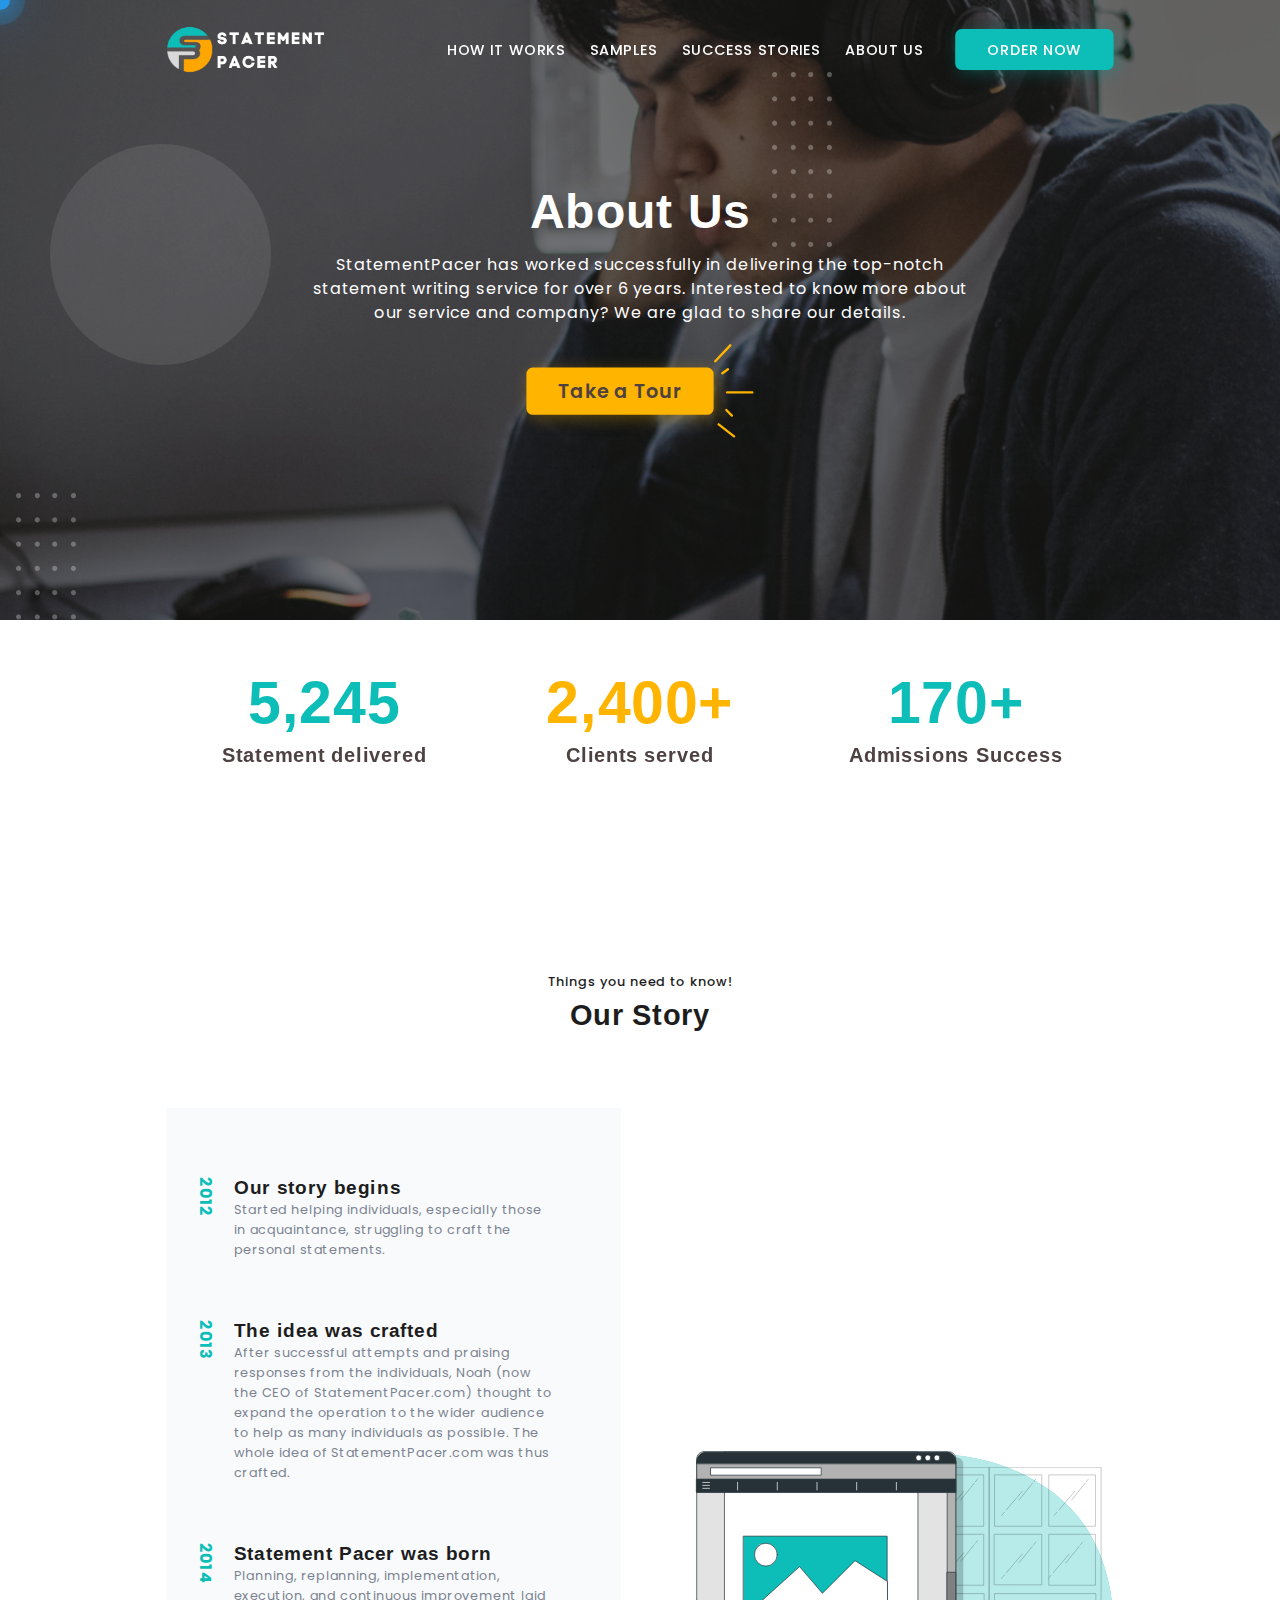
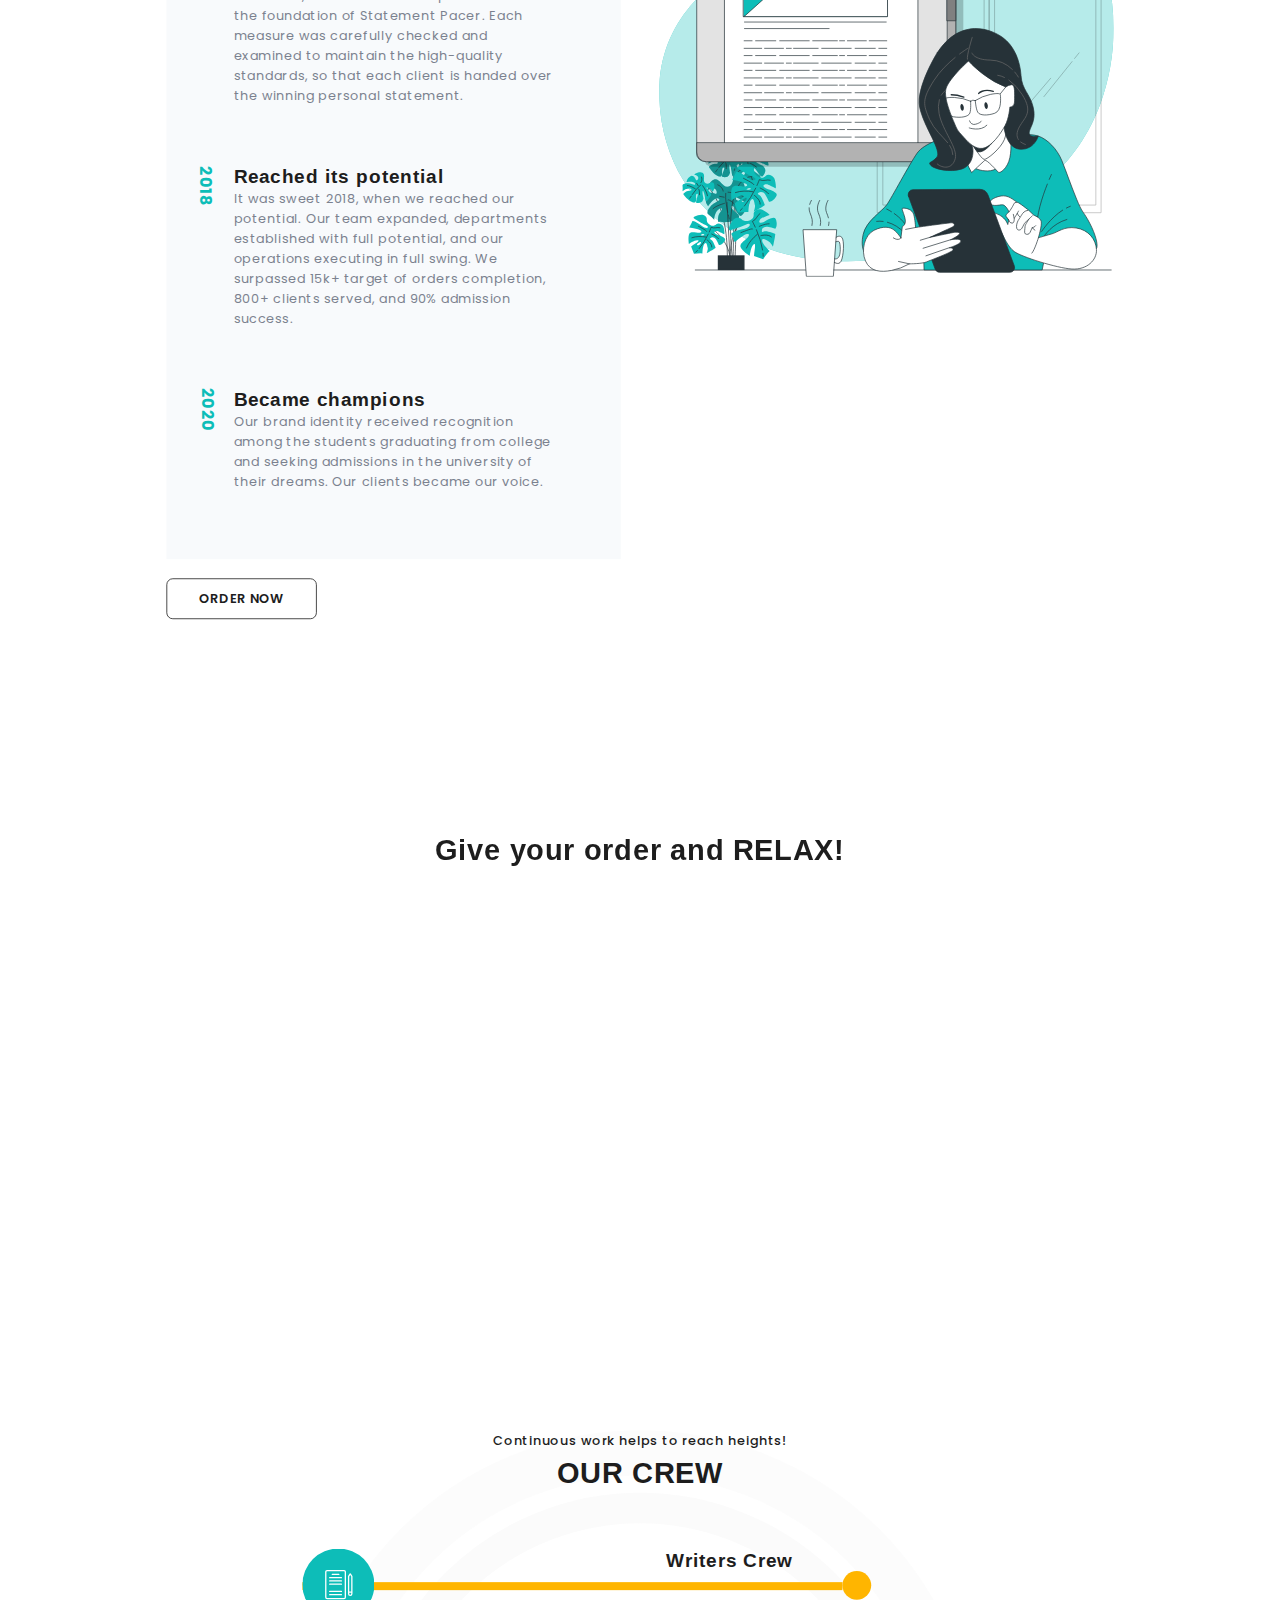
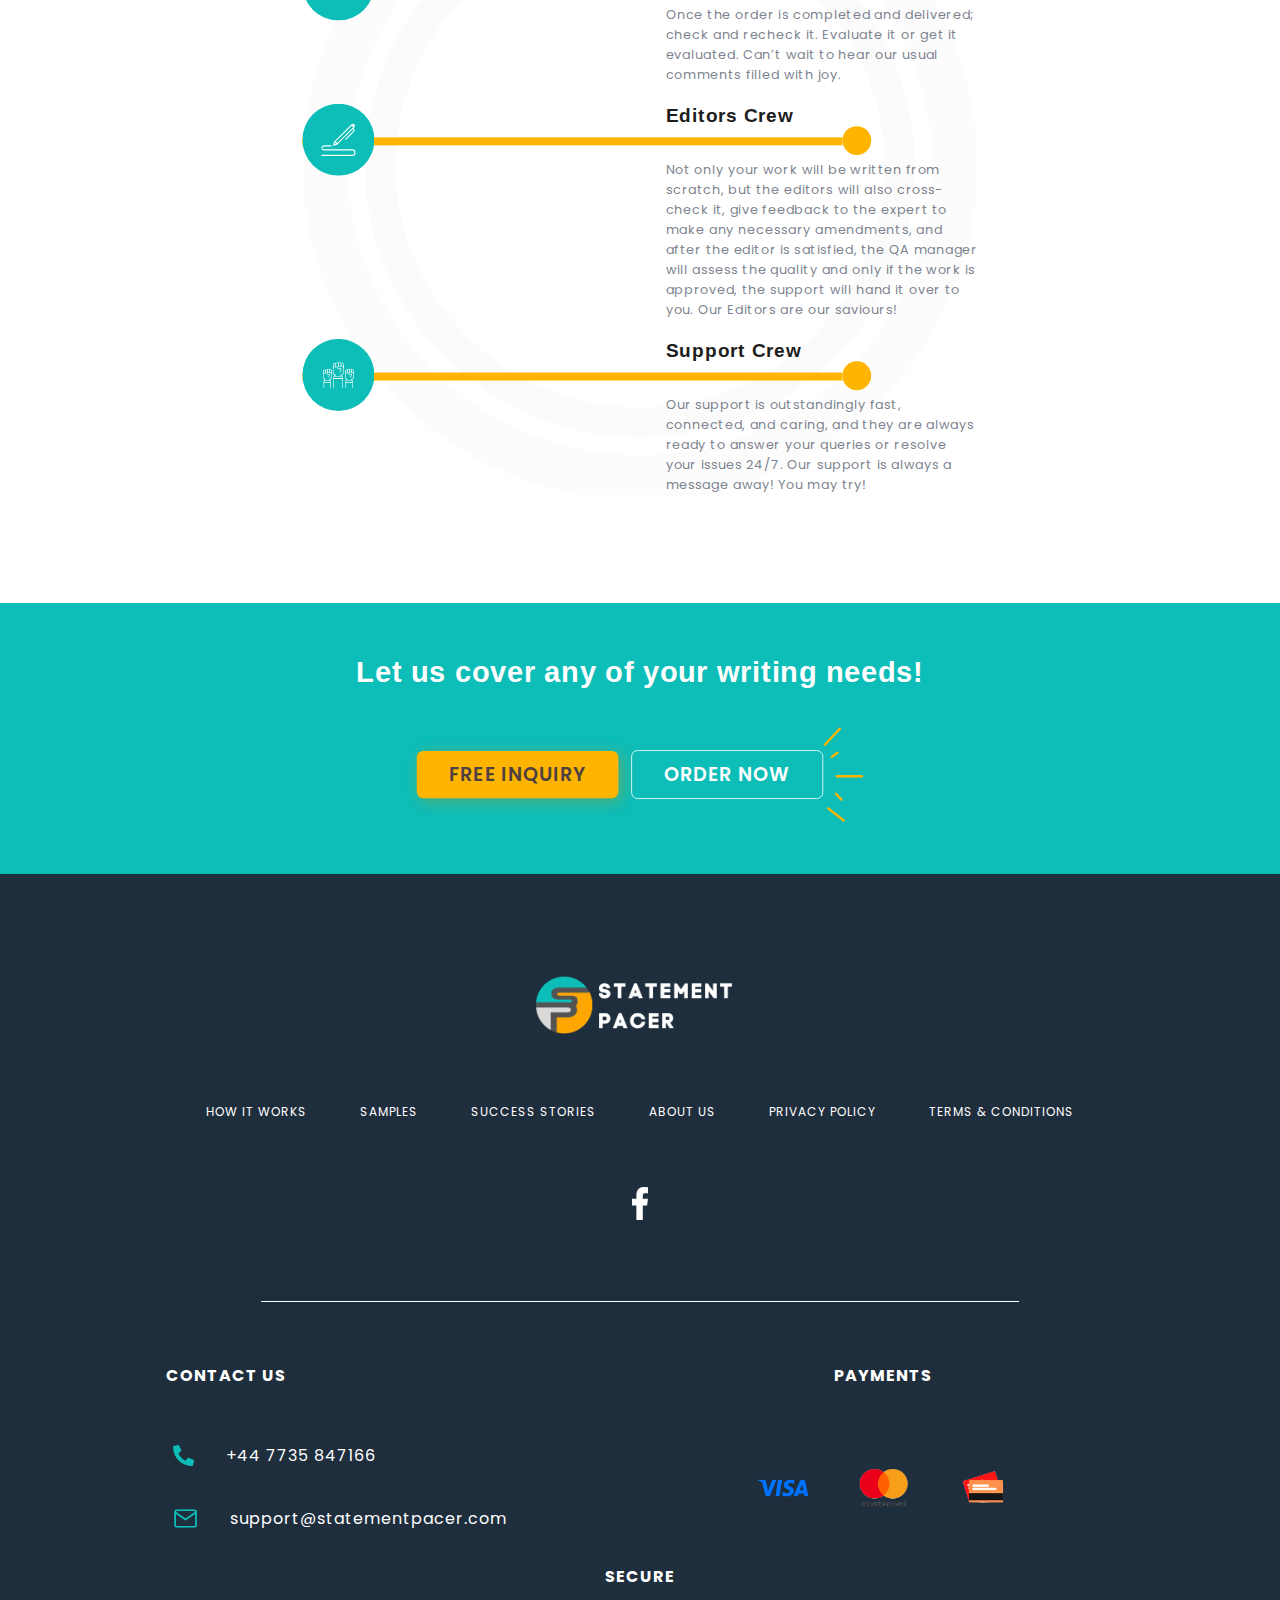
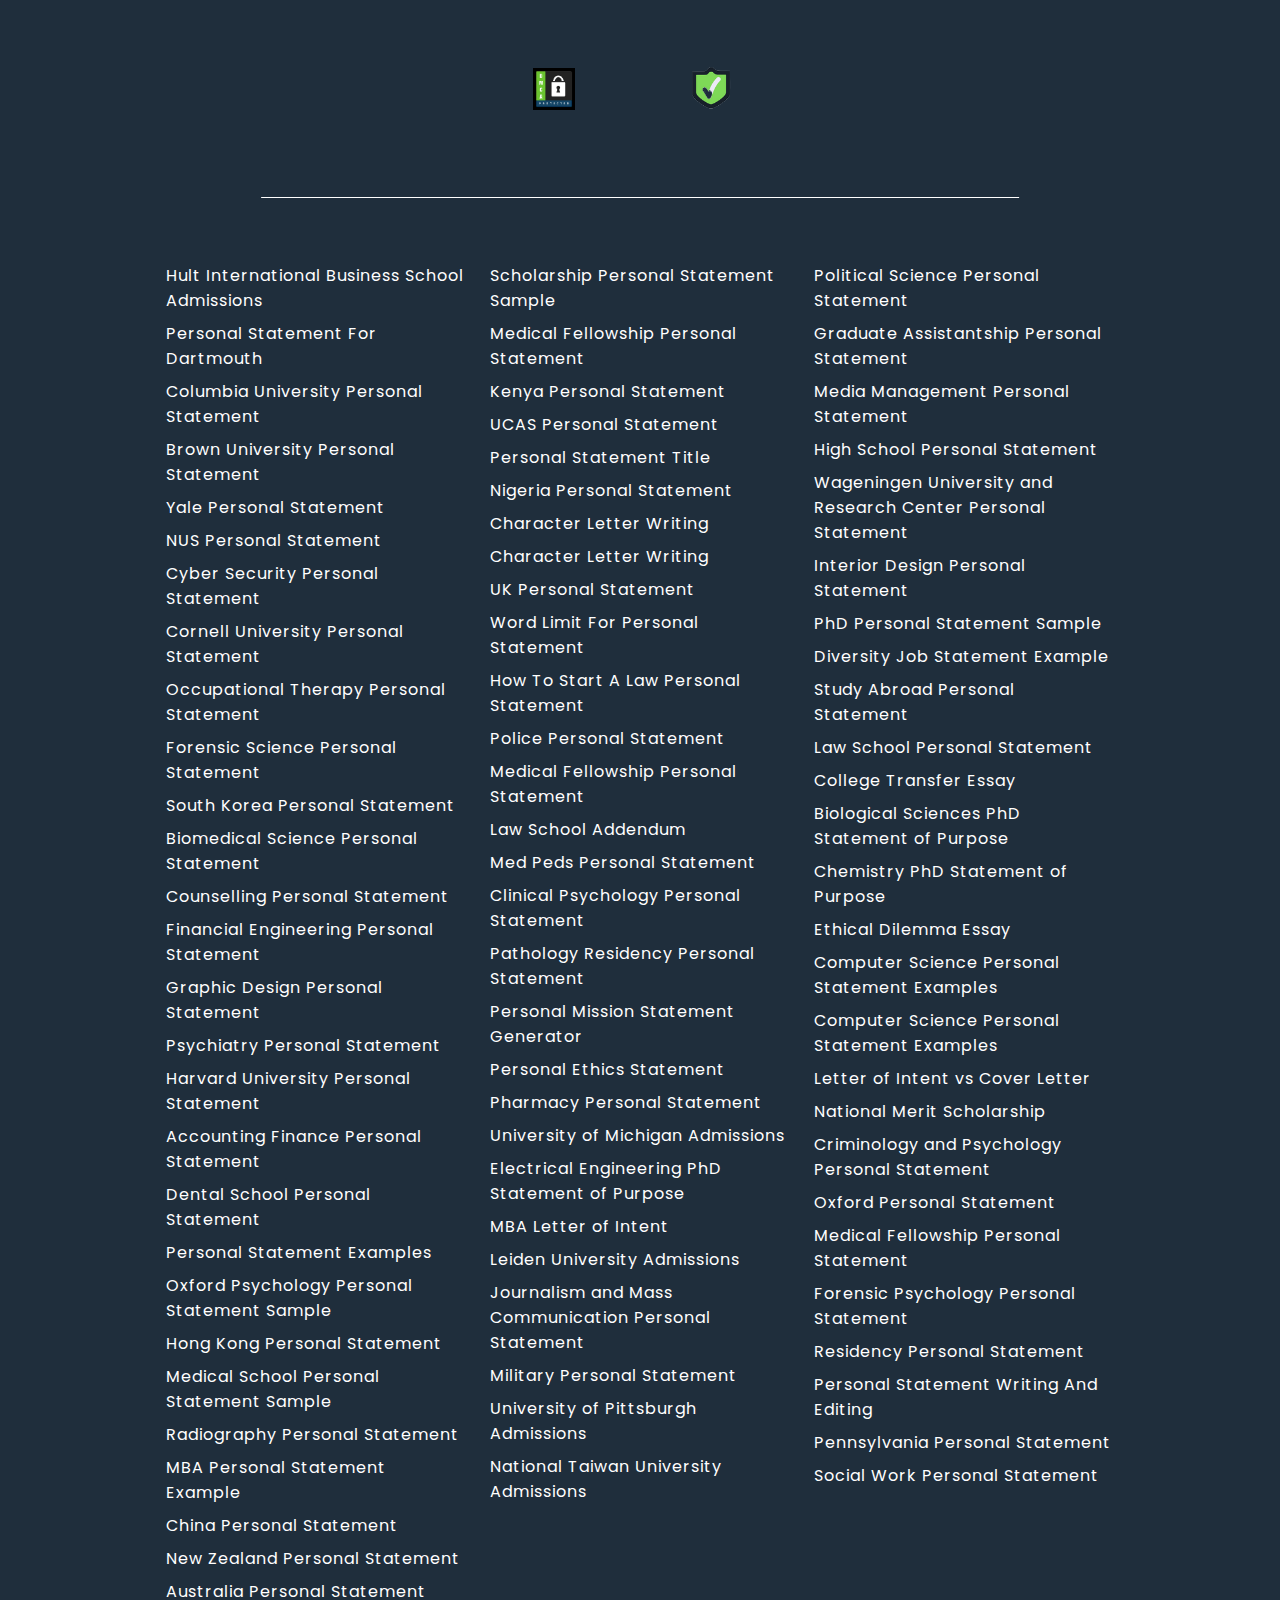
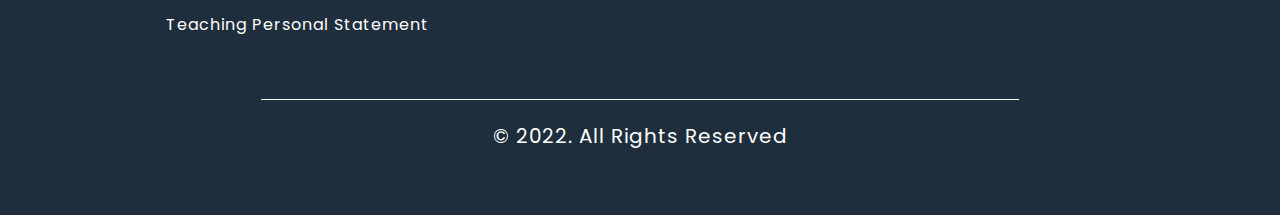
==== commit bf799e0a: "udpates navbar" ====
--- a/about-us.html
+++ b/about-us.html
@@ -35,6 +35,43 @@
       })(window, document, "script", "dataLayer", "GTM-W23NNVL");
     </script>
     <!-- End Google Tag Manager -->
+
+    <!-- Meta Pixel Code -->
+    <script>
+      !(function (f, b, e, v, n, t, s) {
+        if (f.fbq) return;
+        n = f.fbq = function () {
+          n.callMethod
+            ? n.callMethod.apply(n, arguments)
+            : n.queue.push(arguments);
+        };
+        if (!f._fbq) f._fbq = n;
+        n.push = n;
+        n.loaded = !0;
+        n.version = "2.0";
+        n.queue = [];
+        t = b.createElement(e);
+        t.async = !0;
+        t.src = v;
+        s = b.getElementsByTagName(e)[0];
+        s.parentNode.insertBefore(t, s);
+      })(
+        window,
+        document,
+        "script",
+        "https://connect.facebook.net/en_US/fbevents.js"
+      );
+      fbq("init", "408636824406847");
+      fbq("track", "PageView");
+    </script>
+    <noscript
+      ><img
+        height="1"
+        width="1"
+        style="display: none"
+        src="https://www.facebook.com/tr?id=408636824406847&ev=PageView&noscript=1"
+    /></noscript>
+    <!-- End Meta Pixel Code -->
   </head>
   <body>
     <!-- Google Tag Manager (noscript) -->
@@ -52,6 +89,11 @@
     </div> -->
     <div class="cursor"></div>
 
+    <div id="fb-root"></div>
+
+    <!-- Your Chat Plugin code -->
+    <div id="fb-customer-chat" class="fb-customerchat"></div>
+
     <nav id="navbar">
       <div class="page-container">
         <div class="d-flex justify-content-between">
@@ -64,7 +106,11 @@
             <a href="./samples.html">SAMPLES</a>
             <a href="./success-stories.html">SUCCESS STORIES</a>
             <a href="./about-us.html">ABOUT US</a>
-            <a class="btn btn-primary" href="#">MY ACCOUNT</a>
+            <a
+              class="no-tt btn btn-primary"
+              href="https://login.statementpacer.com/"
+              >ORDER NOW</a
+            >
           </div>
           <input
             class="menu-icon sm-hide"
@@ -79,7 +125,11 @@
               <li><a href="./samples.html">SAMPLES</a></li>
               <li><a href="./success-stories.html">SUCCESS STORIES</a></li>
               <li><a href="./about-us.html">ABOUT US</a></li>
-              <li><a href="#">MY ACCOUNT</a></li>
+              <li>
+                <a class="" href="https://login.statementpacer.com/"
+                  >MY ACCOUNT</a
+                >
+              </li>
             </ul>
           </nav>
         </div>
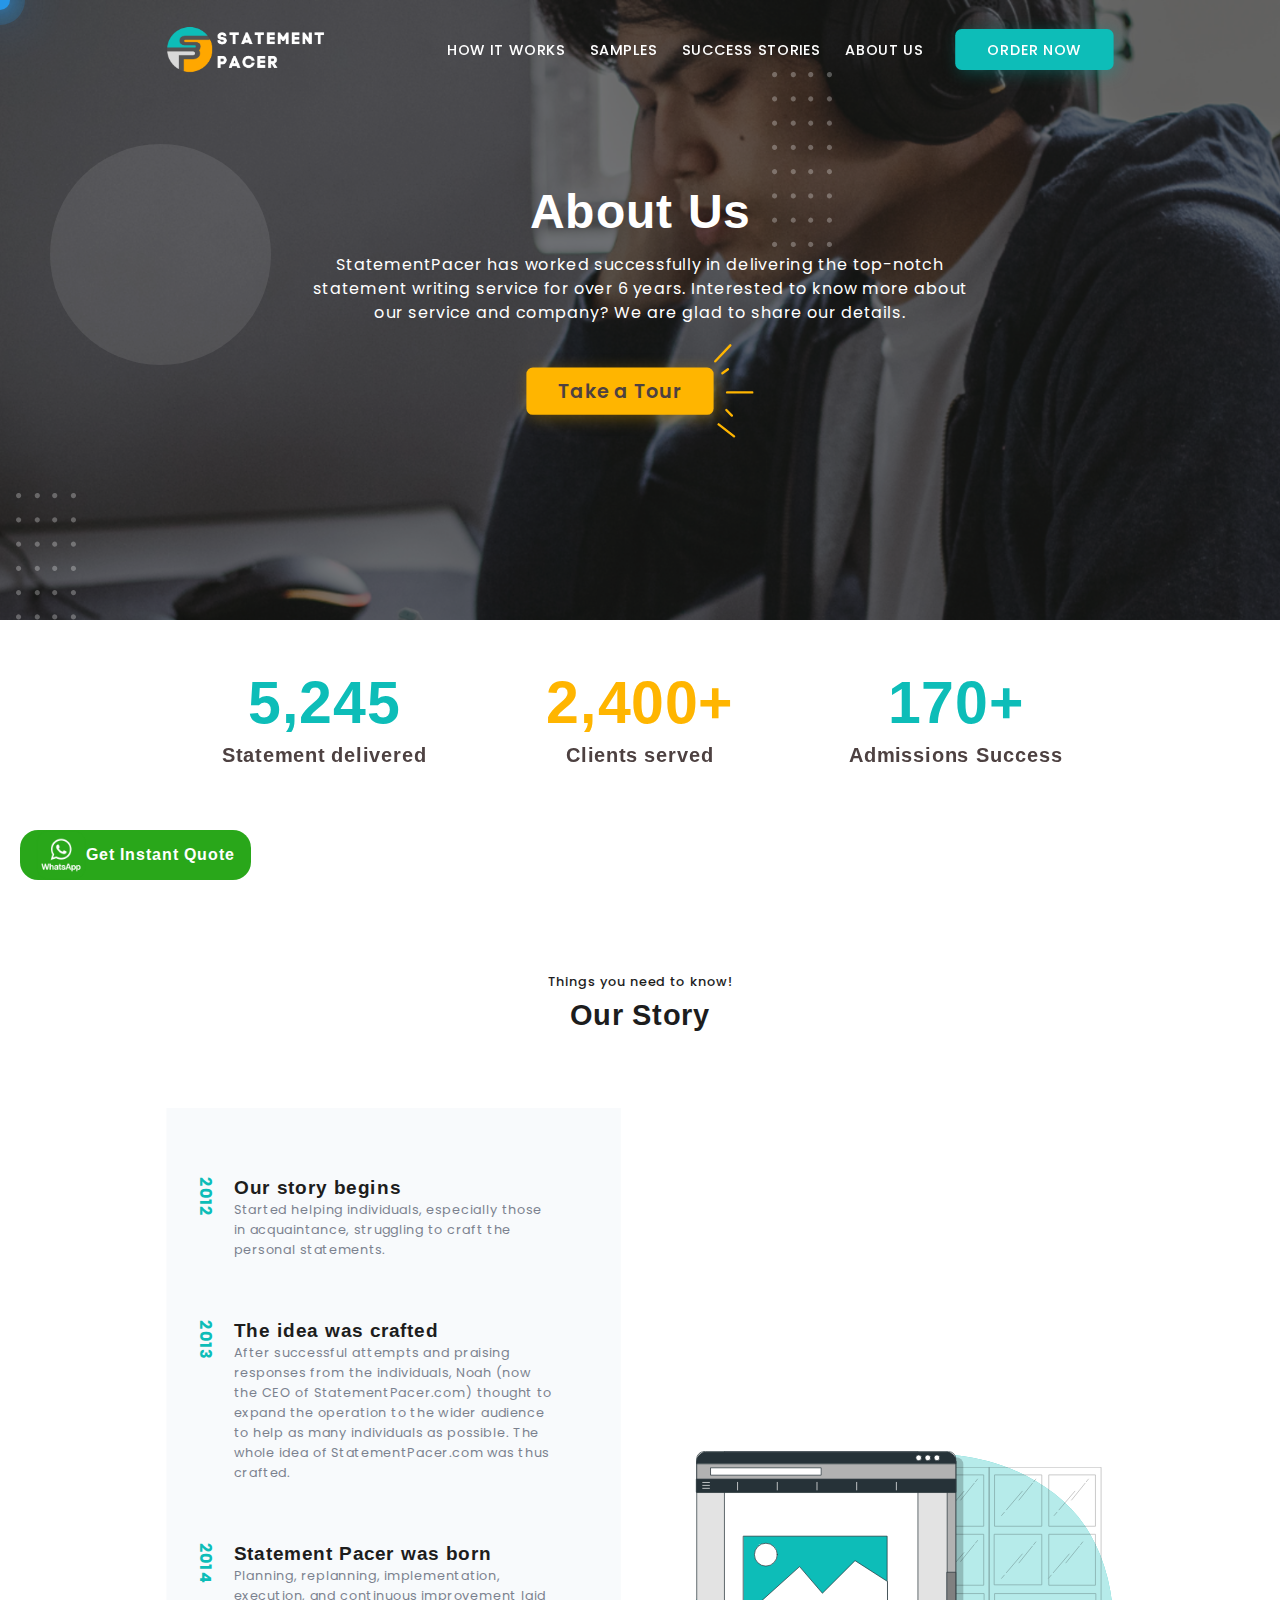
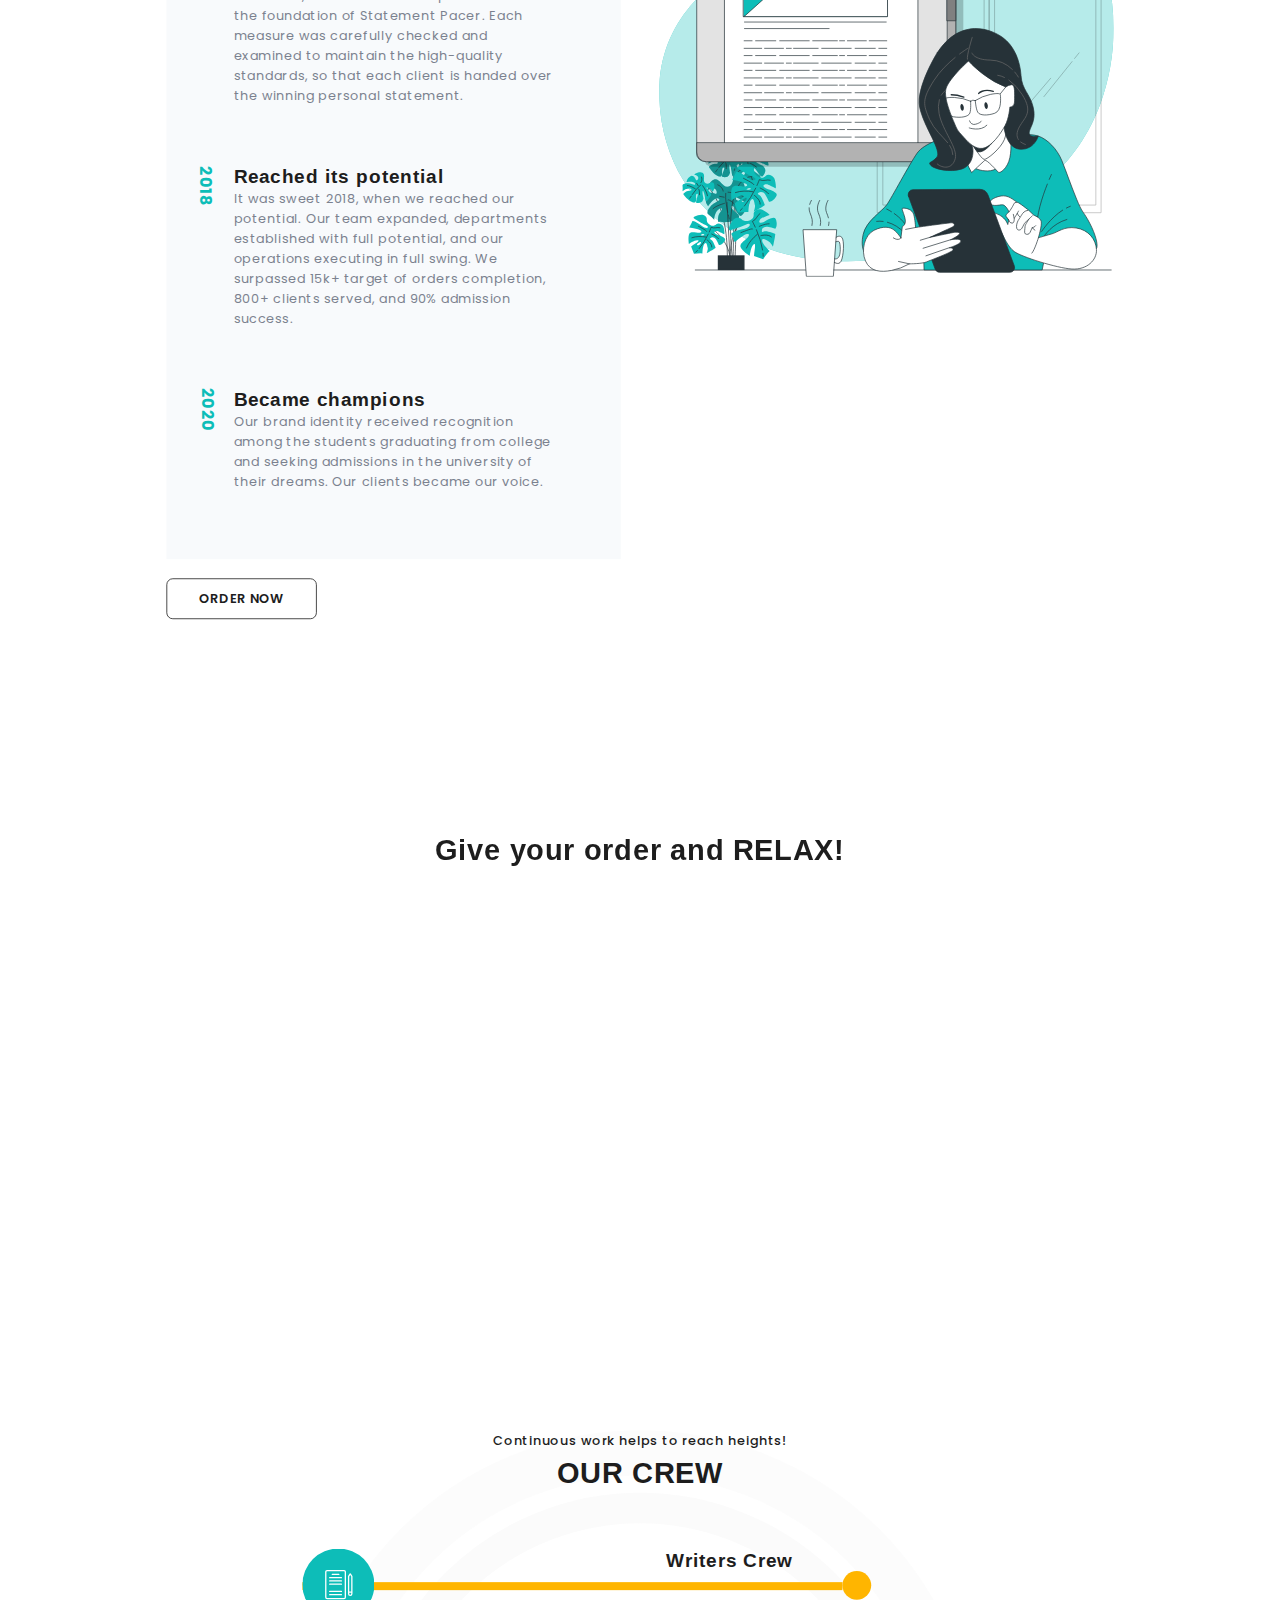
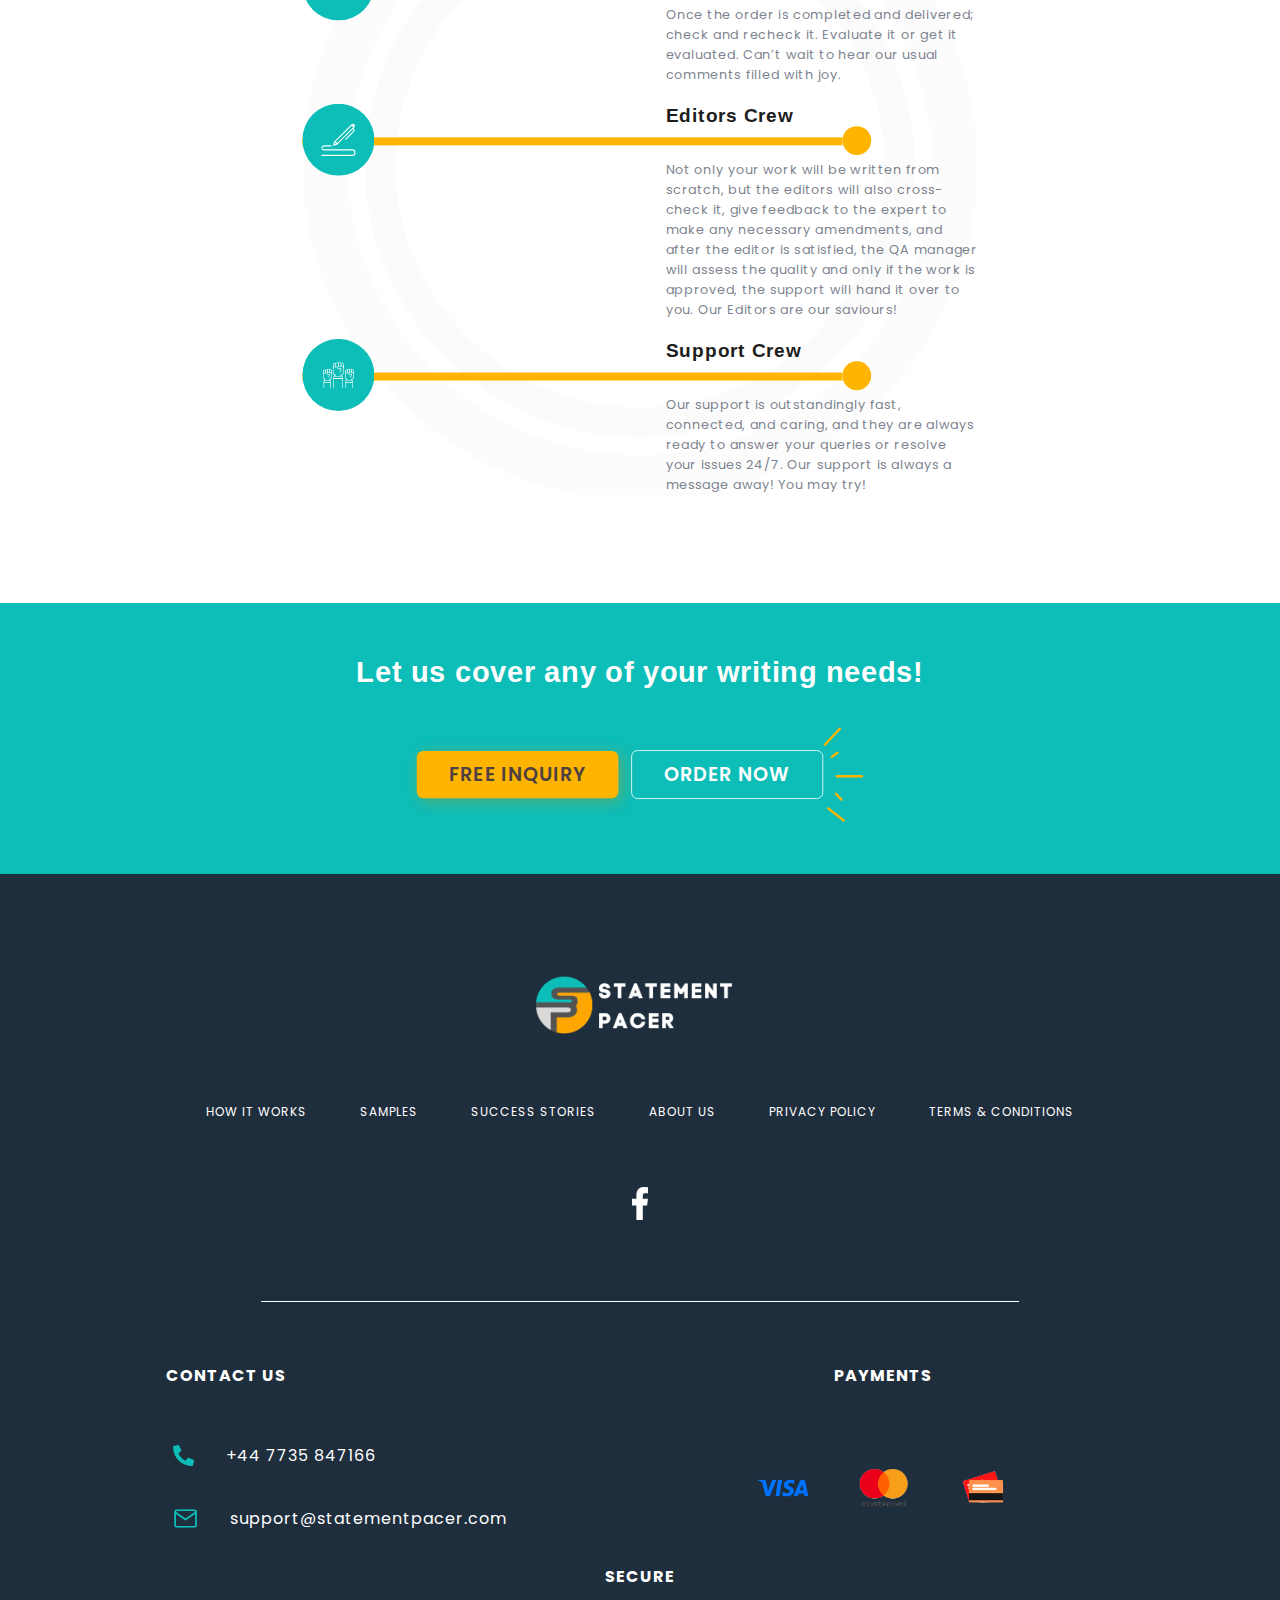
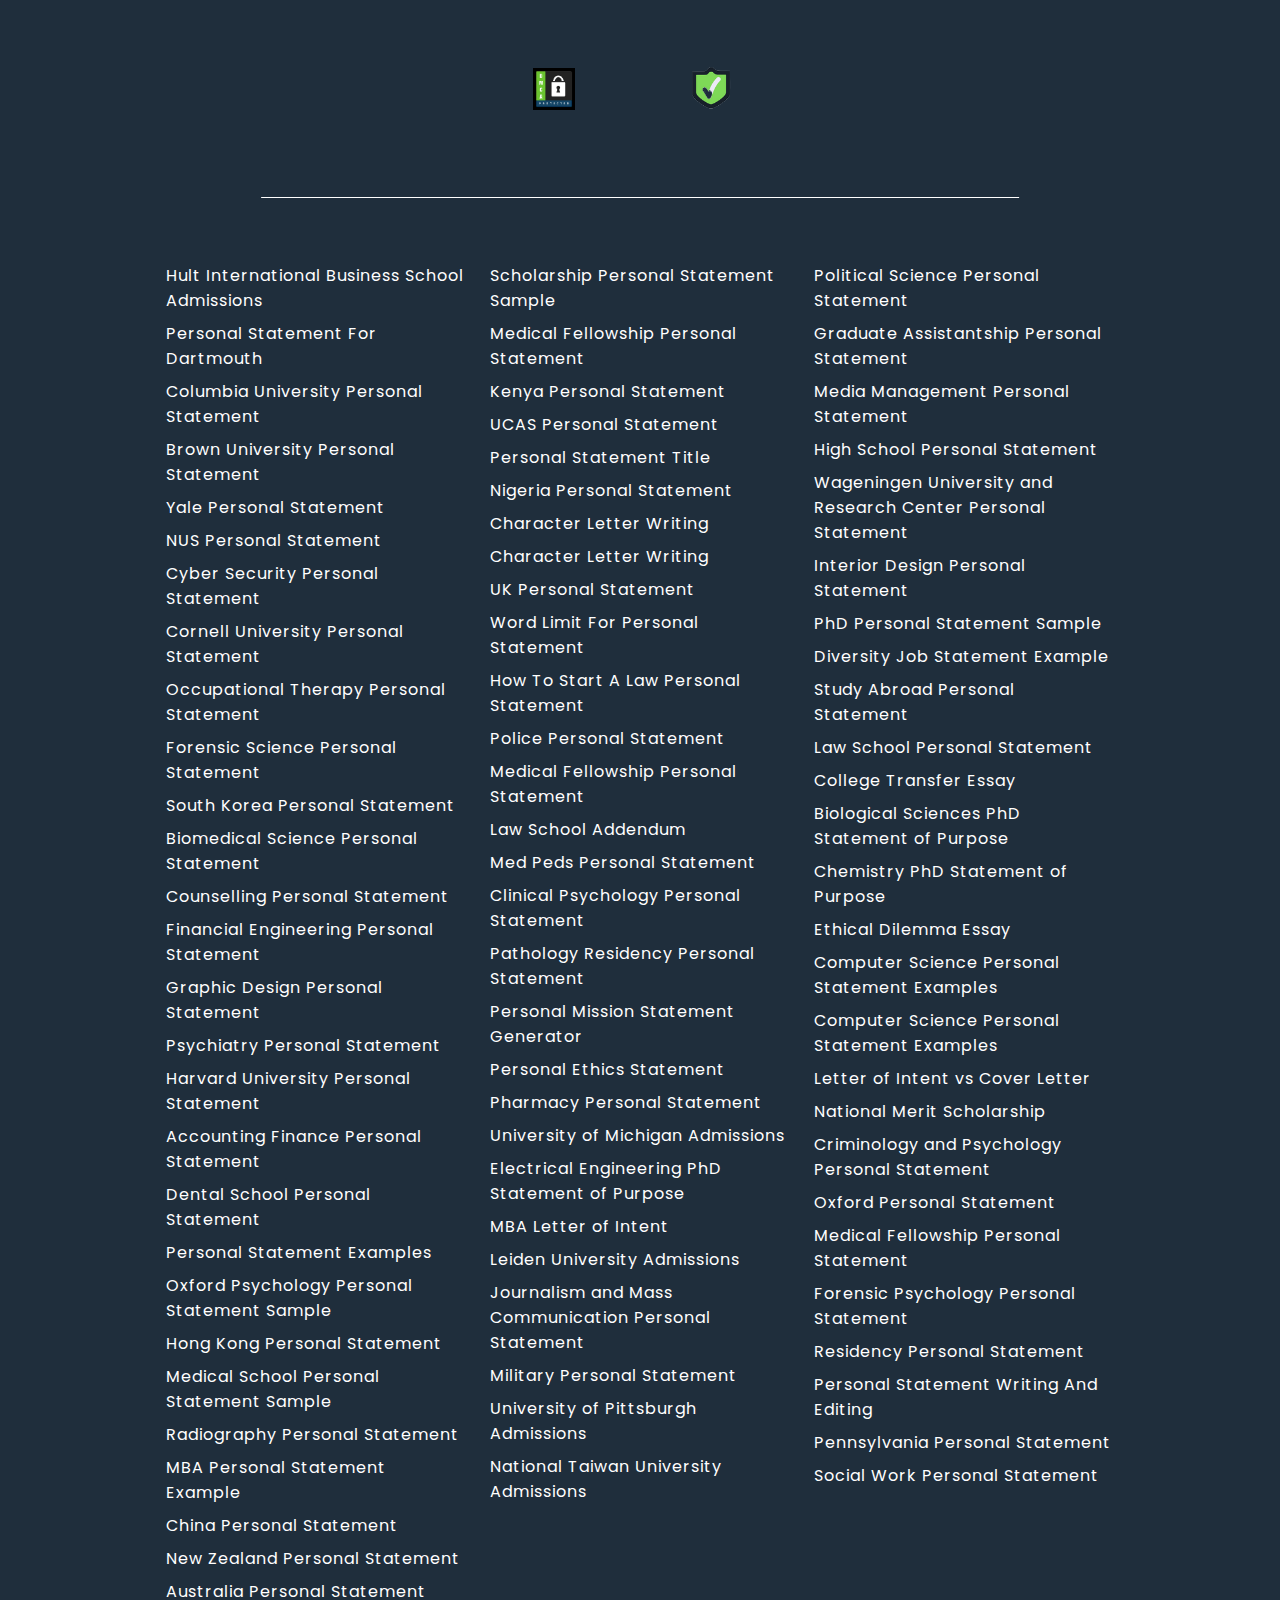
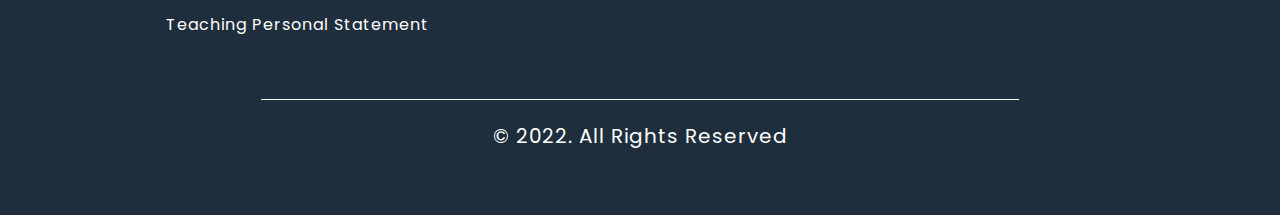
==== commit f6540015: "changes in dollar sign, whatsapp number, functionality of fees" ====
--- a/about-us.html
+++ b/about-us.html
@@ -19,7 +19,14 @@
     <link rel="stylesheet" href="./assets/css/swiper-bundle.min.css" />
     <link rel="stylesheet" href="./assets/css/styles.css" />
 
-    <title>About Us | StatementPacer.com</title>
+    <!-- SEO Meta Tags, Shakeel -->
+    <title>About Us | Statementpacer.com</title>
+    <meta
+      name="description"
+      content="StatementPacer has worked successfully in delivering the top-notch statement writing service for over 6 years. Interested to know more about our service and company?"
+    />
+    <meta name="robots" content="index, follow" />
+    <link rel="canonical" href="https://statementpacer.com/about-us.html" />
 
     <!-- Google Tag Manager -->
     <script>
@@ -91,6 +98,11 @@
 
     <div id="fb-root"></div>
 
+    <a target="_blank" href="https://wa.me/447415783672" id="whatsapp-chat">
+      <img src="./assets/img/whatsapp.png" alt="whatsapp" />
+      <h1>Get Instant Quote</h1>
+    </a>
+
     <!-- Your Chat Plugin code -->
     <div id="fb-customer-chat" class="fb-customerchat"></div>
 
@@ -426,51 +438,6 @@
           </div>
         </div>
       </section>
-
-      <!-- <section id="contact-form">
-        <div class="page-container">
-          <div class="container-fluid px-0">
-            <div class="row gx-lg-5 gy-5">
-              <div class="col-lg-6">
-                <div class="form">
-                  <div class="custom-form-control">
-                    <input type="email" placeholder="Email*" />
-                  </div>
-                  <div class="custom-form-control">
-                    <input type="text" placeholder="Subject" />
-                  </div>
-                  <div class="custom-form-control">
-                    <textarea
-                      name="message"
-                      id="message"
-                      cols="30"
-                      rows="5"
-                      placeholder="Message"
-                    ></textarea>
-                  </div>
-
-                  <button class="btn btn-transparent-dark">Send Message</button>
-                </div>
-              </div>
-              <div class="col-lg-6">
-                <div class="title-sm text-blue">Contact Us</div>
-                <h3>Don't hesitate to Contact us for any information</h3>
-                <p class="text-light-dim mt-2">
-                  Lorem ipsum dolor sit amet, consetetur sadipscing elitr, sed
-                  diam nonumy eirmod tempor invidunt ut labore et dolore
-                </p>
-
-                <div class="sub-section">
-                  <p>Call Us for Immediate support</p>
-                  <a href="tel:+92 230 12903821923">
-                    <p class="mt-1">+92 230 12903821923</p></a
-                  >
-                </div>
-              </div>
-            </div>
-          </div>
-        </div>
-      </section> -->
 
       <section id="inquiry">
         <div class="page-container text-center">
@@ -672,7 +639,6 @@
 
     <script src="./assets/js/jquery.min.js"></script>
 
-    <script src="./assets/js/whatsapp.js"></script>
     <script src="./assets/js/aos.js"></script>
     <script src="./assets/js/app.js"></script>
   </body>
--- a/assets/css/styles.css
+++ b/assets/css/styles.css
@@ -414,8 +414,8 @@
           transform: translateY(-50%);
 }
 
-[type="checkbox"]:checked,
-[type="checkbox"]:not(:checked) {
+#navbar [type="checkbox"]:checked,
+#navbar [type="checkbox"]:not(:checked) {
   position: absolute;
   left: -9999px;
 }
@@ -925,6 +925,108 @@
   border-top-right-radius: 10px;
 }
 
+del {
+  text-decoration: line-through;
+}
+
+.checkbox-container {
+  display: block;
+  position: relative;
+  padding-left: 35px;
+  cursor: pointer;
+  font-size: 18px;
+  -webkit-user-select: none;
+  -moz-user-select: none;
+  -ms-user-select: none;
+  user-select: none;
+}
+
+/* Hide the browser's default checkbox */
+.checkbox-container input {
+  position: absolute;
+  opacity: 0;
+  cursor: pointer;
+  height: 0;
+  width: 0;
+}
+
+/* Create a custom checkbox */
+.checkmark {
+  position: absolute;
+  top: 0;
+  left: 0;
+  height: 25px;
+  width: 25px;
+  background-color: #eee;
+  top: 50%;
+  -webkit-transform: translateY(-50%);
+          transform: translateY(-50%);
+}
+
+/* On mouse-over, add a grey background color */
+.checkbox-container:hover input ~ .checkmark {
+  background-color: #ccc;
+}
+
+/* When the checkbox is checked, add a blue background */
+.checkbox-container input:checked ~ .checkmark {
+  background-color: #0dbdb8;
+}
+
+/* Create the checkmark/indicator (hidden when not checked) */
+.checkmark:after {
+  content: "";
+  position: absolute;
+  display: none;
+}
+
+/* Show the checkmark when checked */
+.checkbox-container input:checked ~ .checkmark:after {
+  display: block;
+}
+
+/* Style the checkmark/indicator */
+.checkbox-container .checkmark:after {
+  left: 9px;
+  top: 5px;
+  width: 5px;
+  height: 10px;
+  border: solid white;
+  border-width: 0 3px 3px 0;
+  -webkit-transform: rotate(45deg);
+  transform: rotate(45deg);
+}
+
+#whatsapp-chat {
+  position: fixed;
+  left: 20px;
+  bottom: 20px;
+  z-index: 10;
+  background-color: #29a71a;
+  display: -webkit-box;
+  display: -ms-flexbox;
+  display: flex;
+  -webkit-box-align: center;
+      -ms-flex-align: center;
+          align-items: center;
+  padding: 0 1rem;
+  border-radius: 18px;
+}
+
+#whatsapp-chat * {
+  color: #fff;
+}
+
+#whatsapp-chat img {
+  width: 50px;
+}
+
+@media screen and (max-width: 350px) {
+  #whatsapp-chat h1 {
+    display: none;
+  }
+}
+
 * {
   margin: 0;
   padding: 0;
@@ -1302,9 +1404,9 @@
   -webkit-box-pack: justify;
       -ms-flex-pack: justify;
           justify-content: space-between;
-  -webkit-box-align: end;
-      -ms-flex-align: end;
-          align-items: flex-end;
+  -webkit-box-align: center;
+      -ms-flex-align: center;
+          align-items: center;
 }
 
 @media screen and (max-width: 991px) {
@@ -1576,6 +1678,27 @@
   }
 }
 
+#hero .main .right .card .badge {
+  border-radius: 5px;
+  font-weight: 600;
+  text-align: center;
+  background-color: #0dbdb8;
+  color: #fff;
+  font-size: 16px;
+  display: block;
+  padding: 0 0.5rem;
+}
+
+#hero .main .right .card del {
+  font-size: 24px;
+  color: #1d1d1d;
+  font-weight: 600;
+}
+
+#hero .main .right .card .total-price {
+  font-size: 32px;
+}
+
 #hero .main .right .card h2 {
   font-size: 26px;
   text-align: center;
@@ -1587,26 +1710,30 @@
   }
 }
 
-#hero .main .right .card .select-container {
+#hero .main .right .card .select-container,
+#hero .main .right .card input[type="text"] {
+  display: block;
   margin-top: 30px;
   border-radius: 6px;
   background: #fff;
+  border: none;
 }
 
 @media screen and (max-width: 1450px) {
-  #hero .main .right .card .select-container {
+  #hero .main .right .card .select-container,
+  #hero .main .right .card input[type="text"] {
     margin-top: 20px;
   }
 }
 
-#hero .main .right .card input,
+#hero .main .right .card input[type="text"],
 #hero .main .right .card select,
 #hero .main .right .card option {
   color: #4d4141;
 }
 
 #hero .main .right .card select,
-#hero .main .right .card input {
+#hero .main .right .card input[type="text"] {
   padding: 14px 25px;
   width: 100%;
   font-size: 16px;
@@ -1615,7 +1742,7 @@
 
 @media screen and (max-width: 1450px) {
   #hero .main .right .card select,
-  #hero .main .right .card input {
+  #hero .main .right .card input[type="text"] {
     padding: 14px 18px;
     background-position-y: 20px;
   }
@@ -1623,7 +1750,7 @@
 
 @media screen and (max-width: 1135px) {
   #hero .main .right .card select,
-  #hero .main .right .card input {
+  #hero .main .right .card input[type="text"] {
     font-size: 14px;
     padding: 14px;
   }
@@ -1642,8 +1769,9 @@
 #hero .main .right .card .btn {
   margin: 0.5rem 6px;
   text-align: right;
-  font-size: 16px;
+  font-size: 24px;
   padding: 0.5rem 1.5rem;
+  background-color: #e23b3b;
 }
 
 @media screen and (max-width: 575px) {
@@ -3726,4 +3854,23 @@
     width: 80%;
   }
 }
+
+#discount-wrap {
+  -webkit-transition: 0.4s ease;
+  transition: 0.4s ease;
+}
+
+#discount-wrap.hide {
+  opacity: 0;
+}
+
+#total-price {
+  -webkit-transition: 0.4s ease;
+  transition: 0.4s ease;
+}
+
+#total-price.hide {
+  -webkit-transform: translateY(-2rem);
+          transform: translateY(-2rem);
+}
 /*# sourceMappingURL=styles.css.map */